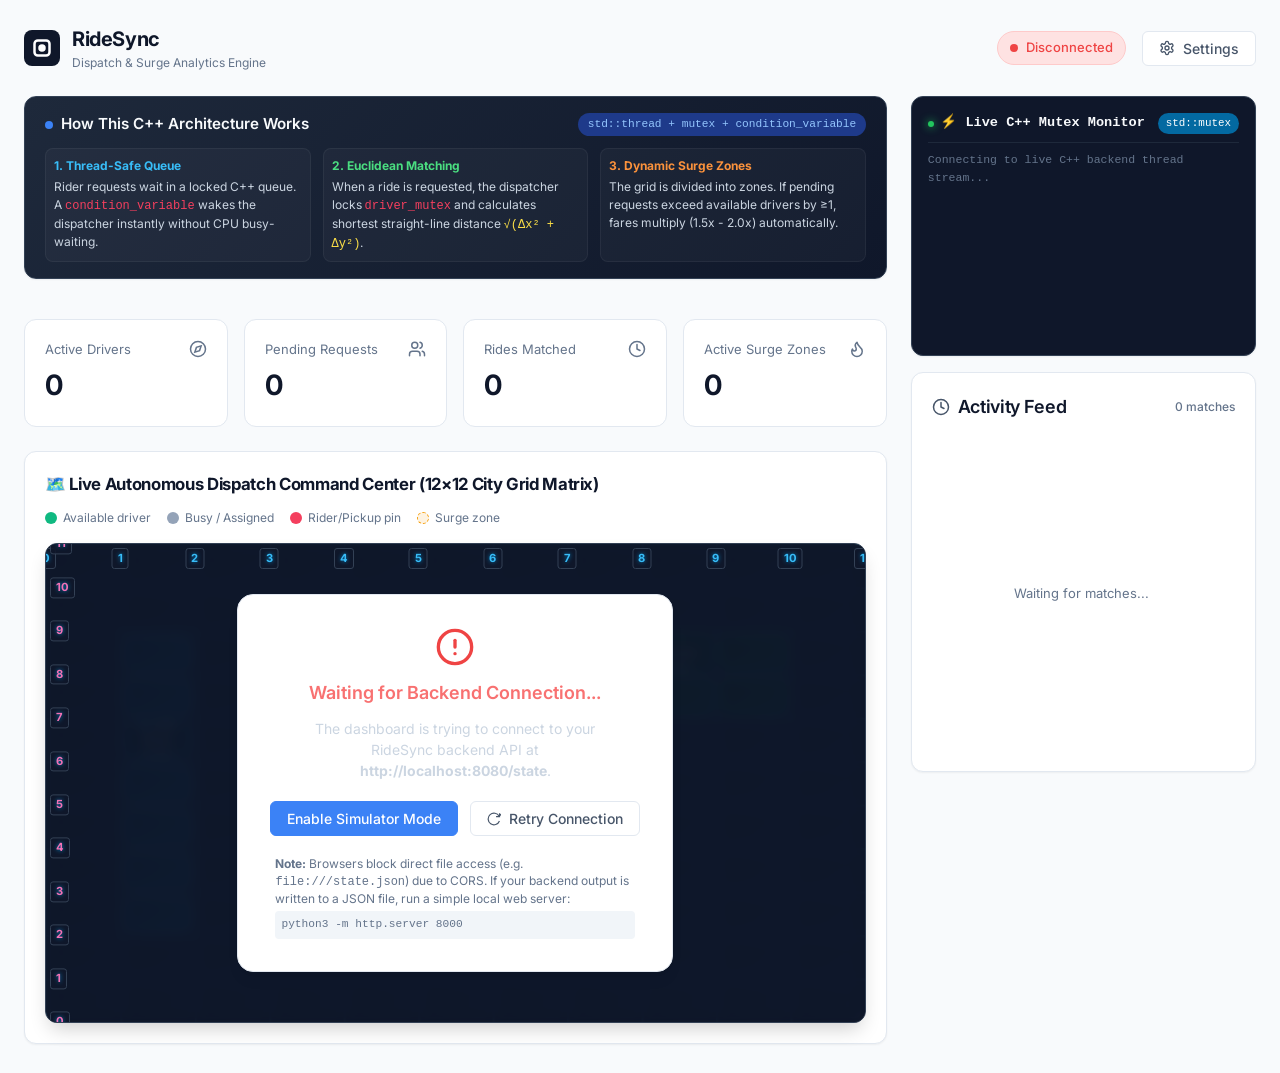
==== frontend/index.html @ 2c5f4728 "Fix: Overhaul grid layout to eliminate overlapping coordinate labels and remove messy repeated build" ====
<!DOCTYPE html>
<html lang="en">
<head>
  <meta charset="UTF-8">
  <meta name="viewport" content="width=device-width, initial-scale=1.0">
  <title>RideSync Dispatch Dashboard</title>
  <!-- Google Fonts: Inter -->
  <link rel="preconnect" href="https://fonts.googleapis.com">
  <link rel="preconnect" href="https://fonts.gstatic.com" crossorigin>
  <link href="https://fonts.googleapis.com/css2?family=Inter:wght@400;500;600;700&display=swap" rel="stylesheet">
  <!-- Link stylesheet with cache buster -->
  <link rel="stylesheet" href="styles.css?v=executivegrid">
</head>
<body>

  <!-- Hidden SVG templates to render Lucide/Uber-like clean icons -->
  <svg style="display: none;">
    <g id="icon-car">
      <!-- Clean solid top-down car icon -->
      <path d="M15 2H9c-1.1 0-2 .9-2 2v2.2L5.4 7.8A1.5 1.5 0 0 0 4.5 9v6c0 .6.3 1.1.8 1.4L7 17.8V20c0 1.1.9 2 2 2h6c1.1 0 2-.9 2-2v-2.2l1.7-1.4c.5-.3.8-.8.8-1.4V9c0-.5-.3-1-.8-1.4L17 6.2V4c0-1.1-.9-2-2-2z" fill="currentColor"/>
    </g>
    <!-- Map Location Pin -->
    <g id="icon-pin">
      <path d="M20 10c0 6-8 12-8 12s-8-6-8-12a8 8 0 0 1 16 0Z" stroke="currentColor" stroke-width="2" stroke-linecap="round" stroke-linejoin="round"/>
      <circle cx="12" cy="10" r="3" stroke="currentColor" stroke-width="2" stroke-linecap="round" stroke-linejoin="round"/>
    </g>
    <!-- Clock / Matches -->
    <g id="icon-clock">
      <circle cx="12" cy="12" r="10" stroke="currentColor" stroke-width="2"/>
      <path d="M12 6v6l4 2" stroke="currentColor" stroke-width="2" stroke-linecap="round" stroke-linejoin="round"/>
    </g>
    <!-- Compass / Active Drivers -->
    <g id="icon-compass">
      <circle cx="12" cy="12" r="10" stroke="currentColor" stroke-width="2"/>
      <polygon points="16.24 7.76 14.12 14.12 7.76 16.24 9.88 9.88 16.24 7.76" stroke="currentColor" stroke-width="2"/>
    </g>
    <!-- Users / Pending Requests -->
    <g id="icon-users">
      <path d="M16 21v-2a4 4 0 0 0-4-4H6a4 4 0 0 0-4 4v2" stroke="currentColor" stroke-width="2" stroke-linecap="round" stroke-linejoin="round"/>
      <circle cx="9" cy="7" r="4" stroke="currentColor" stroke-width="2" stroke-linecap="round" stroke-linejoin="round"/>
      <path d="M22 21v-2a4 4 0 0 0-3-3.87" stroke="currentColor" stroke-width="2" stroke-linecap="round"/>
      <path d="M16 3.13a4 4 0 0 1 0 7.75" stroke="currentColor" stroke-width="2" stroke-linecap="round"/>
    </g>
    <!-- Flame / Surge -->
    <g id="icon-flame">
      <path d="M8.5 14.5A2.5 2.5 0 0 0 11 12c0-1.38-.5-2-1-3-1.072-2.143-.224-4.054 2-6 .5 2.5 2 4.9 4 6.5 2 1.6 3 3.5 3 5.5a7 7 0 1 1-14 0c0-1.153.433-2.294 1-3a2.5 2.5 0 0 0 2.5 2.5z" stroke="currentColor" stroke-width="2" stroke-linecap="round" stroke-linejoin="round"/>
    </g>
    <!-- Settings Icon -->
    <g id="icon-settings">
      <path d="M12.22 2h-.44a2 2 0 0 0-2 2v.18a2 2 0 0 1-1 1.73l-.43.25a2 2 0 0 1-2 0l-.15-.08a2 2 0 0 0-2.73.73l-.22.38a2 2 0 0 0 .73 2.73l.15.1a2 2 0 0 1 1 1.72v.51a2 2 0 0 1-1 1.74l-.15.09a2 2 0 0 0-.73 2.73l.22.38a2 2 0 0 0 2.73.73l.15-.08a2 2 0 0 1 2 0l.43.25a2 2 0 0 1 1 1.73V20a2 2 0 0 0 2 2h.44a2 2 0 0 0 2-2v-.18a2 2 0 0 1 1-1.73l.43-.25a2 2 0 0 1 2 0l.15.08a2 2 0 0 0 2.73-.73l.22-.39a2 2 0 0 0-.73-2.73l-.15-.08a2 2 0 0 1-1-1.74v-.5a2 2 0 0 1 1-1.74l.15-.1a2 2 0 0 0 .73-2.73l-.22-.38a2 2 0 0 0-2.73-.73l-.15.08a2 2 0 0 1-2 0l-.43-.25a2 2 0 0 1-1-1.73V4a2 2 0 0 0-2-2z" stroke="currentColor" stroke-width="2" stroke-linecap="round" stroke-linejoin="round" fill="none"/>
      <circle cx="12" cy="12" r="3" stroke="currentColor" stroke-width="2" stroke-linecap="round" stroke-linejoin="round"/>
    </g>
  </svg>

  <div class="container">
    <!-- Header -->
    <header>
      <div class="brand-section">
        <div class="brand-logo">
          <!-- Mini Uber car logo visual -->
          <svg width="20" height="20" viewBox="0 0 24 24" fill="none" stroke="currentColor" stroke-width="3">
            <rect x="3" y="3" width="18" height="18" rx="4" />
            <circle cx="12" cy="12" r="3" fill="currentColor"/>
          </svg>
        </div>
        <div>
          <h1 class="brand-title">RideSync</h1>
          <p class="brand-subtitle">Dispatch & Surge Analytics Engine</p>
        </div>
      </div>
      
      <div class="controls-section">
        <div id="statusBadge" class="status-badge connected">
          <span class="status-dot"></span>
          <span id="statusText">Connected</span>
        </div>
        <button id="toggleSettingsBtn" class="btn" aria-label="Toggle Dashboard Settings">
          <svg width="16" height="16" viewBox="0 0 24 24" fill="none" style="vertical-align: middle;">
            <use href="#icon-settings"/>
          </svg>
          Settings
        </button>
      </div>
    </header>

    <!-- Settings Drawer -->
    <div id="settingsDrawer" class="settings-drawer">
      <h3 style="font-size: 1rem; border-bottom: 1px solid var(--border-color); padding-bottom: 0.5rem; margin-bottom: 0.25rem;">Dashboard Configuration</h3>
      <div class="settings-grid">
        <div class="form-group">
          <label for="dataSource">Data Source</label>
          <select id="dataSource">
            <option value="simulated">Mock Simulator Mode (Self-contained)</option>
            <option value="live">Live Backend API Endpoint</option>
          </select>
        </div>
        <div class="form-group">
          <label for="backendUrl">Backend JSON/API URL</label>
          <input type="text" id="backendUrl" value="http://localhost:8080/state">
        </div>
        <div class="form-group">
          <label for="pollInterval">Polling Interval (ms)</label>
          <input type="number" id="pollInterval" value="1000" min="500" max="10000" step="500">
        </div>
        <div class="form-group flex-row" style="display: flex; gap: 0.5rem; align-items: flex-end;">
          <div style="flex: 1; display: flex; flex-direction: column; gap: 0.375rem;">
            <label for="gridCols">Grid Columns (X)</label>
            <input type="number" id="gridCols" value="12" min="5" max="30">
          </div>
          <div style="flex: 1; display: flex; flex-direction: column; gap: 0.375rem;">
            <label for="gridRows">Grid Rows (Y)</label>
            <input type="number" id="gridRows" value="12" min="5" max="30">
          </div>
        </div>
      </div>
      <div style="display: flex; justify-content: flex-end; gap: 0.5rem; margin-top: 0.5rem;">
        <button id="saveSettingsBtn" class="btn btn-primary">Apply Configuration</button>
      </div>
    </div>

    <!-- Main Dashboard Body Grid -->
    <div class="dashboard-grid">
      
      <!-- Left main column: Stats bar + Grid map -->
      <div class="main-column">
        
        <!-- C++ Architecture Explanation Banner for Viva/Demo -->
        <div style="background: linear-gradient(135deg, #1e293b 0%, #0f172a 100%); border: 1px solid #334155; border-radius: 0.75rem; padding: 1rem 1.25rem; margin-bottom: 1rem; color: #f8fafc; box-shadow: var(--shadow-sm); display: flex; flex-direction: column; gap: 0.5rem;">
          <div style="display: flex; justify-content: space-between; align-items: center; flex-wrap: wrap; gap: 0.5rem;">
            <div style="font-weight: 600; font-size: 0.95rem; display: flex; align-items: center; gap: 0.5rem;">
              <span style="background: #3b82f6; width: 8px; height: 8px; border-radius: 50%; display: inline-block;"></span>
              How This C++ Architecture Works
            </div>
            <span style="font-size: 0.7rem; background: #1e3a8a; color: #93c5fd; padding: 0.2rem 0.6rem; border-radius: 999px; font-family: monospace;">std::thread + mutex + condition_variable</span>
          </div>
          <div style="display: grid; grid-template-columns: repeat(auto-fit, minmax(200px, 1fr)); gap: 0.75rem; font-size: 0.75rem; color: #cbd5e1; margin-top: 0.25rem;">
            <div style="background: rgba(255,255,255,0.03); padding: 0.5rem; border-radius: 0.5rem; border: 1px solid rgba(255,255,255,0.05);">
              <strong style="color: #38bdf8; display: block; margin-bottom: 0.2rem;">1. Thread-Safe Queue</strong>
              Rider requests wait in a locked C++ queue. A <code style="color: #f43f5e;">condition_variable</code> wakes the dispatcher instantly without CPU busy-waiting.
            </div>
            <div style="background: rgba(255,255,255,0.03); padding: 0.5rem; border-radius: 0.5rem; border: 1px solid rgba(255,255,255,0.05);">
              <strong style="color: #4ade80; display: block; margin-bottom: 0.2rem;">2. Euclidean Matching</strong>
              When a ride is requested, the dispatcher locks <code style="color: #f43f5e;">driver_mutex</code> and calculates shortest straight-line distance <code style="color: #fde047;">√(Δx² + Δy²)</code>.
            </div>
            <div style="background: rgba(255,255,255,0.03); padding: 0.5rem; border-radius: 0.5rem; border: 1px solid rgba(255,255,255,0.05);">
              <strong style="color: #fb923c; display: block; margin-bottom: 0.2rem;">3. Dynamic Surge Zones</strong>
              The grid is divided into zones. If pending requests exceed available drivers by ≥1, fares multiply (1.5x - 2.0x) automatically.
            </div>
          </div>
        </div>

        <!-- Stats cards -->
        <div class="stats-row">
          <div class="stat-card">
            <div style="display: flex; justify-content: space-between; align-items: flex-start;">
              <span class="stat-label">Active drivers</span>
              <svg width="18" height="18" viewBox="0 0 24 24" fill="none" style="color: var(--text-muted);">
                <use href="#icon-compass"/>
              </svg>
            </div>
            <span id="statActiveDrivers" class="stat-value">0</span>
          </div>

          <div class="stat-card">
            <div style="display: flex; justify-content: space-between; align-items: flex-start;">
              <span class="stat-label">Pending requests</span>
              <svg width="18" height="18" viewBox="0 0 24 24" fill="none" style="color: var(--text-muted);">
                <use href="#icon-users"/>
              </svg>
            </div>
            <span id="statPendingRequests" class="stat-value">0</span>
          </div>

          <div class="stat-card">
            <div style="display: flex; justify-content: space-between; align-items: flex-start;">
              <span class="stat-label">Rides matched</span>
              <svg width="18" height="18" viewBox="0 0 24 24" fill="none" style="color: var(--text-muted);">
                <use href="#icon-clock"/>
              </svg>
            </div>
            <span id="statRidesMatched" class="stat-value">0</span>
          </div>

          <div id="statSurgeZoneCard" class="stat-card surge-highlight">
            <div style="display: flex; justify-content: space-between; align-items: flex-start;">
              <span class="stat-label">Active surge zones</span>
              <svg width="18" height="18" viewBox="0 0 24 24" fill="none" style="color: var(--text-muted);">
                <use href="#icon-flame"/>
              </svg>
            </div>
            <span id="statSurgeZones" class="stat-value">0</span>
          </div>
        </div>

        <!-- City Map viewport -->
        <div class="map-panel">
          <div class="map-header" style="flex-wrap: wrap; gap: 0.75rem;">
            <div style="display: flex; align-items: center; gap: 1rem; flex-wrap: wrap;">
              <h2 style="font-size: 1.05rem; color: var(--text-primary); font-weight: 700; display: flex; align-items: center; gap: 0.4rem;">
                🗺️ Live Autonomous Dispatch Command Center (12×12 City Grid Matrix)
              </h2>
            </div>
            <div class="map-legend">
              <div class="legend-item">
                <span class="legend-color available"></span>
                <span>Available driver</span>
              </div>
              <div class="legend-item">
                <span class="legend-color busy"></span>
                <span>Busy / Assigned</span>
              </div>
              <div class="legend-item">
                <span class="legend-color rider"></span>
                <span>Rider/Pickup pin</span>
              </div>
              <div class="legend-item">
                <span class="legend-color surge"></span>
                <span>Surge zone</span>
              </div>
            </div>
          </div>

          <!-- 12x12 Euclidean Algorithm City Grid Matrix -->
          <div class="map-canvas-container" id="mapCanvasContainer">
            <!-- Grid Lines Layer -->
            <div class="grid-overlay" id="gridOverlay"></div>
            
            <!-- City Blocks Background Layer -->
            <div id="cityBlocksLayer"></div>
            
            <!-- X/Y Coordinate Labels Layer (dynamically populated) -->
            <div id="gridLabels"></div>

            <!-- Active elements layers -->
            <div id="surgeZonesLayer"></div>
            <svg id="laserLayer" style="position: absolute; top: 0; left: 0; width: 100%; height: 100%; pointer-events: none; z-index: 15; overflow: visible;"></svg>
            <div id="ridersLayer"></div>
            <div id="driversLayer"></div>

            <!-- Hover Popover Tooltip -->
            <div id="mapTooltip" class="map-tooltip">
              <!-- Dynamically populated -->
            </div>

            <!-- Connection status cover -->
            <div id="mapErrorOverlay" class="map-error-overlay">
              <div style="background: white; padding: 2rem; border-radius: 1rem; border: 1px solid var(--border-color); box-shadow: var(--shadow-lg); display: flex; flex-direction: column; align-items: center; gap: 0.75rem;">
                <svg width="40" height="40" viewBox="0 0 24 24" fill="none" stroke="#ef4444" stroke-width="2" stroke-linecap="round" stroke-linejoin="round" style="animation: pulse 1.5s infinite;">
                  <circle cx="12" cy="12" r="10"/>
                  <line x1="12" y1="8" x2="12" y2="12"/>
                  <line x1="12" y1="16" x2="12.01" y2="16"/>
                </svg>
                <div class="error-title">Waiting for Backend Connection...</div>
                <div class="error-message">
                  The dashboard is trying to connect to your RideSync backend API at <strong id="errorTargetUrl"></strong>.
                </div>
                <div style="display: flex; gap: 0.75rem; margin-top: 0.5rem; flex-wrap: wrap; justify-content: center;">
                  <button id="errorRunSimBtn" class="btn btn-primary">Enable Simulator Mode</button>
                  <button id="errorRetryBtn" class="btn">
                    <svg width="14" height="14" viewBox="0 0 24 24" fill="none" stroke="currentColor" stroke-width="2" style="vertical-align: middle;">
                      <path d="M21.5 2v6h-6M21.34 15.57a10 10 0 1 1-.57-8.38l5.67-5.67"/>
                    </svg>
                    Retry Connection
                  </button>
                </div>
                <div style="font-size: 0.75rem; color: var(--text-muted); margin-top: 0.5rem; text-align: left; max-width: 360px; line-height: 1.4;">
                  <strong>Note:</strong> Browsers block direct file access (e.g. <code>file:///state.json</code>) due to CORS. If your backend output is written to a JSON file, run a simple local web server:
                  <code style="display: block; background: #f1f5f9; padding: 0.375rem; border-radius: 0.25rem; font-family: monospace; font-size: 0.7rem; margin-top: 0.25rem;">python3 -m http.server 8000</code>
                </div>
              </div>
            </div>

          </div>
        </div>

      </div> <!-- End main-column -->

      <!-- Right sidebar column: Monitor + Activity Feed stacked cleanly -->
      <div class="sidebar-column" style="display: flex; flex-direction: column; gap: 1rem; height: 100%;">
        <!-- Live C++ Multithreaded Engine & Mutex Activity Monitor -->
        <div class="monitor-panel" style="background: #0f172a; border-radius: 0.75rem; border: 1px solid #334155; padding: 1rem; color: #38bdf8; font-family: monospace; box-shadow: var(--shadow-sm); display: flex; flex-direction: column; height: 260px; flex-shrink: 0;">
          <div style="display: flex; justify-content: space-between; align-items: center; border-bottom: 1px solid #1e293b; padding-bottom: 0.5rem; margin-bottom: 0.5rem; flex-shrink: 0;">
            <span style="font-weight: 600; color: #f8fafc; font-size: 0.85rem; display: flex; align-items: center; gap: 0.4rem;">
              <span style="display: inline-block; width: 6px; height: 6px; background: #22c55e; border-radius: 50%; box-shadow: 0 0 8px #22c55e;"></span>
              ⚡ Live C++ Mutex Monitor
            </span>
            <span style="font-size: 0.68rem; background: #0369a1; color: white; padding: 0.15rem 0.5rem; border-radius: 999px;">std::mutex</span>
          </div>
          <div id="threadLogsContainer" style="overflow-y: auto; font-size: 0.72rem; line-height: 1.55; display: flex; flex-direction: column; gap: 0.25rem; flex-grow: 1;">
            <div style="color: #64748b;">Connecting to live C++ backend thread stream...</div>
          </div>
        </div>

        <!-- Right column: Live Activity Feed -->
        <div class="feed-panel" style="flex-grow: 1; height: calc(100% - 276px); max-height: 400px; overflow: hidden;">
          <div class="feed-header">
            <h2 class="feed-title">
              <svg width="18" height="18" viewBox="0 0 24 24" fill="none" style="color: var(--text-secondary);">
                <use href="#icon-clock"/>
              </svg>
              Activity Feed
            </h2>
            <span style="font-size: 0.75rem; color: var(--text-muted); font-weight: 500;" id="feedMatchedCount">0 matches</span>
          </div>
          <div id="feedContainer" class="feed-container">
            <!-- Dynamically populated match cards -->
            <div id="feedEmptyState" style="text-align: center; color: var(--text-muted); font-size: 0.8125rem; margin: auto 0; padding: 2rem;">
              Waiting for matches...
            </div>
          </div>
        </div>
      </div> <!-- End sidebar-column -->
    </div>
  </div>

  <!-- JavaScript file -->
  <script src="app.js?v=executivegrid"></script>
</body>
</html>
---- frontend/styles.css ----
/* RideSync Dispatch Dashboard - Modern Stylesheet */

/* --- Theme Variables & Design Tokens --- */
:root {
  --font-family: 'Inter', -apple-system, BlinkMacSystemFont, "Segoe UI", Roboto, Helvetica, Arial, sans-serif;
  
  /* Color Palette - Clean Flat Design */
  --bg-page: #f8fafc;
  --bg-card: #ffffff;
  --border-color: #e2e8f0;
  --border-color-hover: #cbd5e1;
  
  --text-primary: #0f172a;
  --text-secondary: #475569;
  --text-muted: #64748b;
  
  /* Brand/Status Accents */
  --accent-color: #3b82f6;      /* Blue primary */
  --accent-color-hover: #2563eb;
  
  --color-available: #10b981;   /* Emerald green */
  --color-busy: #94a3b8;        /* Slate gray */
  --color-rider: #f43f5e;       /* Rose pink */
  --color-surge: #f59e0b;       /* Amber orange */
  --color-surge-light: rgba(245, 158, 11, 0.12);
  
  /* Box Shadow */
  --shadow-sm: 0 1px 2px 0 rgba(0, 0, 0, 0.05);
  --shadow-md: 0 4px 6px -1px rgba(0, 0, 0, 0.05), 0 2px 4px -2px rgba(0, 0, 0, 0.05);
  --shadow-lg: 0 10px 15px -3px rgba(0, 0, 0, 0.05), 0 4px 6px -4px rgba(0, 0, 0, 0.05);
  
  /* Map grid size (can be modified dynamically in JS) */
  --grid-columns: 12;
  --grid-rows: 12;
  
  --transition-speed: 0.3s;
}

/* --- Base Reset & General --- */
* {
  box-sizing: border-box;
  margin: 0;
  padding: 0;
}

body {
  font-family: var(--font-family);
  background-color: var(--bg-page);
  color: var(--text-primary);
  line-height: 1.5;
  -webkit-font-smoothing: antialiased;
  -moz-osx-font-smoothing: grayscale;
  padding-bottom: 2rem;
}

h1, h2, h3, h4 {
  font-weight: 600;
  letter-spacing: -0.02em;
}

button, input, select {
  font-family: inherit;
  font-size: inherit;
}

/* --- Layout Container --- */
.container {
  max-width: 1440px;
  margin: 0 auto;
  padding: 1.5rem 1.5rem 0 1.5rem;
  display: flex;
  flex-direction: column;
  gap: 1.5rem;
}

/* --- Header & Settings Panel --- */
header {
  display: flex;
  justify-content: space-between;
  align-items: center;
  flex-wrap: wrap;
  gap: 1rem;
}

.brand-section {
  display: flex;
  align-items: center;
  gap: 0.75rem;
}

.brand-logo {
  width: 2.25rem;
  height: 2.25rem;
  background-color: var(--text-primary);
  border-radius: 0.5rem;
  display: flex;
  align-items: center;
  justify-content: center;
  color: white;
}

.brand-title {
  font-size: 1.25rem;
  font-weight: 700;
}

.brand-subtitle {
  font-size: 0.75rem;
  color: var(--text-muted);
  font-weight: 400;
}

.controls-section {
  display: flex;
  align-items: center;
  gap: 1rem;
}

/* Connection Status Badge */
.status-badge {
  display: inline-flex;
  align-items: center;
  gap: 0.5rem;
  font-size: 0.8125rem;
  font-weight: 500;
  padding: 0.375rem 0.75rem;
  border-radius: 9999px;
  background-color: #fee2e2;
  color: #ef4444;
  border: 1px solid #fecaca;
  transition: all var(--transition-speed) ease;
}

.status-badge.connected {
  background-color: #d1fae5;
  color: #065f46;
  border-color: #a7f3d0;
}

.status-badge.simulated {
  background-color: #dbeafe;
  color: #1e40af;
  border-color: #bfdbfe;
}

.status-dot {
  width: 0.5rem;
  height: 0.5rem;
  border-radius: 50%;
  background-color: currentColor;
  animation: pulse 1.5s infinite ease-in-out;
}

/* Buttons */
.btn {
  display: inline-flex;
  align-items: center;
  gap: 0.5rem;
  padding: 0.5rem 1rem;
  border-radius: 0.375rem;
  font-weight: 500;
  font-size: 0.875rem;
  cursor: pointer;
  transition: all var(--transition-speed) ease;
  border: 1px solid var(--border-color);
  background-color: var(--bg-card);
  color: var(--text-secondary);
}

.btn:hover {
  background-color: #f1f5f9;
  color: var(--text-primary);
}

.btn-primary {
  background-color: var(--accent-color);
  border-color: var(--accent-color);
  color: white;
}

.btn-primary:hover {
  background-color: var(--accent-color-hover);
  color: white;
}

/* --- Dashboard Grid Panels --- */
.dashboard-grid {
  display: grid;
  grid-template-columns: 1fr;
  gap: 1.5rem;
}

@media (min-width: 1024px) {
  .dashboard-grid {
    grid-template-columns: 3fr 1.2fr;
  }
}

.main-column {
  display: flex;
  flex-direction: column;
  gap: 1.5rem;
}

/* --- Stats Row --- */
.stats-row {
  display: grid;
  grid-template-columns: repeat(2, 1fr);
  gap: 1rem;
}

@media (min-width: 640px) {
  .stats-row {
    grid-template-columns: repeat(4, 1fr);
  }
}

.stat-card {
  background: var(--bg-card);
  border: 1px solid var(--border-color);
  border-radius: 0.75rem;
  padding: 1.25rem;
  display: flex;
  flex-direction: column;
  gap: 0.25rem;
  transition: border-color var(--transition-speed) ease, box-shadow var(--transition-speed) ease;
}

.stat-card:hover {
  border-color: var(--border-color-hover);
}

.stat-label {
  font-size: 0.8125rem;
  color: var(--text-muted);
  text-transform: capitalize;
}

.stat-value {
  font-size: 1.75rem;
  font-weight: 700;
  color: var(--text-primary);
}

/* Color highlights for cards */
.stat-card.surge-highlight.active {
  background-color: var(--color-surge-light);
  border-color: rgba(245, 158, 11, 0.4);
}

.stat-card.surge-highlight.active .stat-value {
  color: #b45309;
}

/* --- Settings Dropdown Drawer --- */
.settings-drawer {
  background: var(--bg-card);
  border: 1px solid var(--border-color);
  border-radius: 0.75rem;
  padding: 1.25rem;
  display: none;
  flex-direction: column;
  gap: 1rem;
  animation: slideDown 0.25s ease-out;
}

.settings-drawer.open {
  display: flex;
}

.settings-grid {
  display: grid;
  grid-template-columns: repeat(auto-fit, minmax(200px, 1fr));
  gap: 1rem;
}

.form-group {
  display: flex;
  flex-direction: column;
  gap: 0.375rem;
}

.form-group label {
  font-size: 0.8125rem;
  font-weight: 500;
  color: var(--text-secondary);
}

.form-group input, .form-group select {
  padding: 0.5rem;
  border-radius: 0.375rem;
  border: 1px solid var(--border-color);
  outline: none;
  font-size: 0.875rem;
  background-color: var(--bg-page);
  color: var(--text-primary);
}

.form-group input:focus, .form-group select:focus {
  border-color: var(--accent-color);
  background-color: var(--bg-card);
}

/* --- Map Viewport Panel --- */
.map-panel {
  background: var(--bg-card);
  border: 1px solid var(--border-color);
  border-radius: 0.75rem;
  padding: 1.25rem;
  display: flex;
  flex-direction: column;
  gap: 1rem;
  box-shadow: var(--shadow-sm);
}

.map-header {
  display: flex;
  justify-content: space-between;
  align-items: center;
}

.map-legend {
  display: flex;
  gap: 1rem;
  font-size: 0.75rem;
  color: var(--text-muted);
}

.legend-item {
  display: flex;
  align-items: center;
  gap: 0.375rem;
}

.legend-color {
  width: 0.75rem;
  height: 0.75rem;
  border-radius: 50%;
}

.legend-color.available { background-color: var(--color-available); }
.legend-color.busy { background-color: var(--color-busy); }
.legend-color.rider { background-color: var(--color-rider); }
.legend-color.surge {
  background-color: var(--color-surge-light);
  border: 1px dashed var(--color-surge);
}

/* Map Grid Outer Box */
.map-canvas-container {
  width: 100%;
  height: 480px; /* Controlled height so no vertical scrolling is ever needed */
  position: relative;
  background-color: #0b1329; /* Deep GPS Night Navigation road background */
  border: 1px solid #334155;
  border-radius: 0.75rem;
  overflow: hidden;
  box-shadow: inset 0 0 25px rgba(0, 0, 0, 0.7), 0 10px 20px -5px rgba(0,0,0,0.2);
}

/* Connection Error State overlay */
.map-error-overlay {
  position: absolute;
  top: 0;
  left: 0;
  width: 100%;
  height: 100%;
  background-color: rgba(15, 23, 42, 0.92);
  backdrop-filter: blur(6px);
  z-index: 10;
  display: flex;
  flex-direction: column;
  justify-content: center;
  align-items: center;
  gap: 1rem;
  padding: 2rem;
  text-align: center;
  opacity: 0;
  pointer-events: none;
  transition: opacity 0.3s ease;
}

.map-error-overlay.visible {
  opacity: 1;
  pointer-events: all;
}

.error-title {
  font-size: 1.125rem;
  font-weight: 600;
  color: #f87171;
}

.error-message {
  font-size: 0.875rem;
  color: #cbd5e1;
  max-width: 320px;
}

/* Grid drawing - Styled as illuminated dark navigation road lines */
.grid-overlay {
  position: absolute;
  top: 0;
  left: 0;
  width: 100%;
  height: 100%;
  pointer-events: none;
  background-size: calc(100% / (var(--grid-columns) - 1)) calc(100% / (var(--grid-rows) - 1));
  background-image: 
    linear-gradient(to right, rgba(56, 189, 248, 0.35) 1px, rgba(255, 255, 255, 0.08) 2px, transparent 3px),
    linear-gradient(to bottom, rgba(56, 189, 248, 0.35) 1px, rgba(255, 255, 255, 0.08) 2px, transparent 3px);
  z-index: 2; /* Sits above blocks, below vehicles */
}

/* Grid Labels */
.grid-label-x, .grid-label-y {
  position: absolute;
  font-size: 0.65rem;
  font-weight: 700;
  color: #38bdf8;
  text-shadow: 0 0 4px #0284c7;
  pointer-events: none;
  z-index: 12;
}

/* City Blocks - Realistic 3D GPS Dark Mode Building Footprints */
.city-block {
  position: absolute;
  background: linear-gradient(135deg, #1e293b 0%, #0f172a 100%);
  border: 1px solid #334155;
  border-radius: 6px;
  box-shadow: 0 4px 6px -1px rgba(0, 0, 0, 0.6), inset 0 1px 0 rgba(255, 255, 255, 0.15);
  display: flex;
  flex-direction: column;
  align-items: center;
  justify-content: center;
  pointer-events: none;
  z-index: 1;
  overflow: hidden;
  transition: all 0.3s ease;
}

.city-block.park {
  background: linear-gradient(135deg, #052e16 0%, #064e3b 100%);
  border-color: #10b981;
  box-shadow: 0 0 12px rgba(16, 185, 129, 0.25), inset 0 1px 0 rgba(255, 255, 255, 0.15);
}

.city-block.water {
  background: linear-gradient(135deg, #082f49 0%, #0c4a6e 100%);
  border-color: #0ea5e9;
  box-shadow: 0 0 12px rgba(14, 165, 233, 0.3), inset 0 1px 0 rgba(255, 255, 255, 0.15);
}

.city-block.commercial {
  background: linear-gradient(135deg, #0f172a 0%, #1e293b 100%);
  border-color: #38bdf8;
  box-shadow: 0 0 10px rgba(56, 189, 248, 0.2), inset 0 1px 0 rgba(255, 255, 255, 0.12);
}

.city-block.residential {
  background: linear-gradient(135deg, rgba(15, 23, 42, 0.7) 0%, rgba(30, 41, 59, 0.7) 100%);
  border-color: rgba(51, 65, 85, 0.6);
  box-shadow: inset 0 1px 0 rgba(255, 255, 255, 0.05);
}

.city-block-label {
  font-size: 0.62rem;
  font-weight: 700;
  color: #f8fafc;
  text-shadow: 0 1px 3px rgba(0,0,0,0.9);
  letter-spacing: 0.03em;
  opacity: 0.95;
  text-align: center;
  padding: 0.2rem 0.4rem;
  background: rgba(0,0,0,0.4);
  border-radius: 4px;
  border: 1px solid rgba(255,255,255,0.1);
}

/* --- Map Elements --- */

/* Surge Zones */
.surge-overlay {
  position: absolute;
  background-color: var(--color-surge-light);
  border: 1px dashed var(--color-surge);
  border-radius: 0.25rem;
  pointer-events: none;
  animation: pulse-border 2s infinite ease-in-out;
  transition: all 0.5s ease-in-out;
}

/* Drivers (Cars) */
.driver-marker {
  position: absolute;
  width: 2.25rem;
  height: 2.25rem;
  margin-left: -1.125rem; /* Centering offsets */
  margin-top: -1.125rem;
  cursor: pointer;
  z-index: 5;
  transition: left 1s ease-in-out, top 1s ease-in-out, transform 1s ease-in-out;
  display: flex;
  align-items: center;
  justify-content: center;
}

.driver-marker svg {
  width: 2.25rem;
  height: 2.25rem;
  filter: drop-shadow(0 3px 5px rgba(15, 23, 42, 0.25));
  transition: transform var(--transition-speed) ease;
}

/* Color logic for the new car SVG using currentColor */
.driver-marker.available {
  color: var(--color-available);
}

.driver-marker.busy {
  color: var(--color-busy);
}

.driver-marker:hover svg {
  transform: scale(1.2);
}

/* Riders (Pins) */
.rider-marker {
  position: absolute;
  width: 2rem;
  height: 2rem;
  margin-left: -1rem;
  margin-top: -1.75rem; /* Anchor at pin tip */
  pointer-events: none;
  z-index: 4;
  display: flex;
  align-items: center;
  justify-content: center;
  animation: bouncePin 1.5s infinite ease-in-out;
  transition: left 0.5s ease-in-out, top 0.5s ease-in-out;
}

.rider-marker svg {
  width: 2rem;
  height: 2rem;
  fill: var(--color-rider);
  filter: drop-shadow(0 4px 6px rgba(0,0,0,0.2));
}

/* Pin shadow pulse effect */
.rider-shadow {
  position: absolute;
  width: 0.5rem;
  height: 0.125rem;
  background-color: rgba(0,0,0,0.15);
  border-radius: 50%;
  margin-left: -0.25rem;
  bottom: -0.125rem;
  z-index: 3;
  animation: pulseShadow 1.5s infinite ease-in-out;
}

/* Map Popovers / Tooltips */
.map-tooltip {
  position: absolute;
  background: white;
  border: 1px solid var(--border-color);
  border-radius: 0.5rem;
  padding: 0.75rem;
  min-width: 160px;
  box-shadow: var(--shadow-lg);
  font-size: 0.75rem;
  z-index: 100;
  pointer-events: none;
  opacity: 0;
  transform: translateY(5px);
  transition: opacity 0.2s ease, transform 0.2s ease;
  display: flex;
  flex-direction: column;
  gap: 0.25rem;
}

.map-tooltip.visible {
  opacity: 1;
  transform: translateY(0);
}

.tooltip-header {
  font-weight: 600;
  border-bottom: 1px solid var(--border-color);
  padding-bottom: 0.25rem;
  margin-bottom: 0.25rem;
  display: flex;
  justify-content: space-between;
  align-items: center;
}

.tooltip-row {
  display: flex;
  justify-content: space-between;
}

.tooltip-label {
  color: var(--text-muted);
}

.tooltip-value {
  font-weight: 500;
}

/* --- Live Activity Feed Side Panel --- */
.feed-panel {
  background: var(--bg-card);
  border: 1px solid var(--border-color);
  border-radius: 0.75rem;
  padding: 1.25rem;
  display: flex;
  flex-direction: column;
  gap: 1rem;
  box-shadow: var(--shadow-sm);
  height: 100%;
  max-height: 700px;
}

.feed-header {
  display: flex;
  justify-content: space-between;
  align-items: center;
}

.feed-title {
  font-size: 1.125rem;
  color: var(--text-primary);
  display: flex;
  align-items: center;
  gap: 0.5rem;
}

.feed-container {
  overflow-y: auto;
  flex-grow: 1;
  display: flex;
  flex-direction: column;
  gap: 0.75rem;
  padding-right: 0.25rem;
}

/* Activity Feed Card Item */
.feed-item {
  background: #f8fafc;
  border: 1px solid var(--border-color);
  border-radius: 0.5rem;
  padding: 0.875rem;
  display: flex;
  flex-direction: column;
  gap: 0.5rem;
  animation: slideIn 0.3s cubic-bezier(0.16, 1, 0.3, 1) forwards;
}

.feed-item-header {
  display: flex;
  justify-content: space-between;
  align-items: center;
}

.match-info {
  font-weight: 600;
  font-size: 0.875rem;
  display: flex;
  align-items: center;
  gap: 0.5rem;
}

.match-arrow {
  color: var(--text-muted);
}

.match-timestamp {
  font-size: 0.75rem;
  color: var(--text-muted);
}

.feed-item-details {
  display: flex;
  justify-content: space-between;
  align-items: center;
  font-size: 0.8125rem;
}

.match-eta {
  color: var(--text-secondary);
}

.match-fare {
  font-weight: 600;
  display: flex;
  align-items: center;
  gap: 0.375rem;
}

.surge-badge {
  background-color: var(--color-surge-light);
  border: 1px solid rgba(245, 158, 11, 0.4);
  color: #b45309;
  font-size: 0.6875rem;
  padding: 0.125rem 0.375rem;
  border-radius: 0.25rem;
  font-weight: 600;
}

/* --- Animations --- */
@keyframes pulse {
  0%, 100% { opacity: 1; }
  50% { opacity: 0.4; }
}

@keyframes pulse-border {
  0%, 100% {
    border-color: var(--color-surge);
    box-shadow: 0 0 0 0 rgba(245, 158, 11, 0.3);
  }
  50% {
    border-color: rgba(245, 158, 11, 0.4);
    box-shadow: 0 0 8px 2px rgba(245, 158, 11, 0.15);
  }
}

@keyframes slideDown {
  from {
    opacity: 0;
    transform: translateY(-10px);
  }
  to {
    opacity: 1;
    transform: translateY(0);
  }
}

@keyframes slideIn {
  from {
    opacity: 0;
    transform: translateY(-15px);
  }
  to {
    opacity: 1;
    transform: translateY(0);
  }
}

@keyframes bouncePin {
  0%, 100% {
    transform: translateY(0);
  }
  50% {
    transform: translateY(-6px);
  }
}

@keyframes pulseShadow {
  0%, 100% {
    transform: scale(1);
    opacity: 0.15;
  }
  50% {
    transform: scale(0.6);
    opacity: 0.05;
  }
}

/* Scrollbar Customization for Feed Panel */
.feed-container::-webkit-scrollbar {
  width: 4px;
}

.feed-container::-webkit-scrollbar-track {
  background: transparent;
}

.feed-container::-webkit-scrollbar-thumb {
  background: #cbd5e1;
  border-radius: 2px;
}

/* --- Leaflet Interactive NYC GPS Map Customization --- */
.leaflet-container {
  font-family: var(--font-family) !important;
  background-color: #0b1329 !important;
}
.custom-leaflet-driver {
  display: flex;
  align-items: center;
  justify-content: center;
  background: #10b981;
  color: white;
  border-radius: 50%;
  width: 32px !important;
  height: 32px !important;
  box-shadow: 0 0 15px #10b981, 0 2px 5px rgba(0,0,0,0.5);
  border: 2px solid white;
  transition: all 0.3s ease;
}
.custom-leaflet-driver.busy {
  background: #94a3b8;
  box-shadow: 0 0 8px #94a3b8;
}
.custom-leaflet-rider {
  display: flex;
  align-items: center;
  justify-content: center;
  background: #f43f5e;
  color: white;
  border-radius: 50%;
  width: 28px !important;
  height: 28px !important;
  box-shadow: 0 0 15px #f43f5e;
  border: 2px solid white;
  animation: pulsePin 1.5s infinite;
}

.feed-container::-webkit-scrollbar-thumb:hover {
  background: #94a3b8;
}
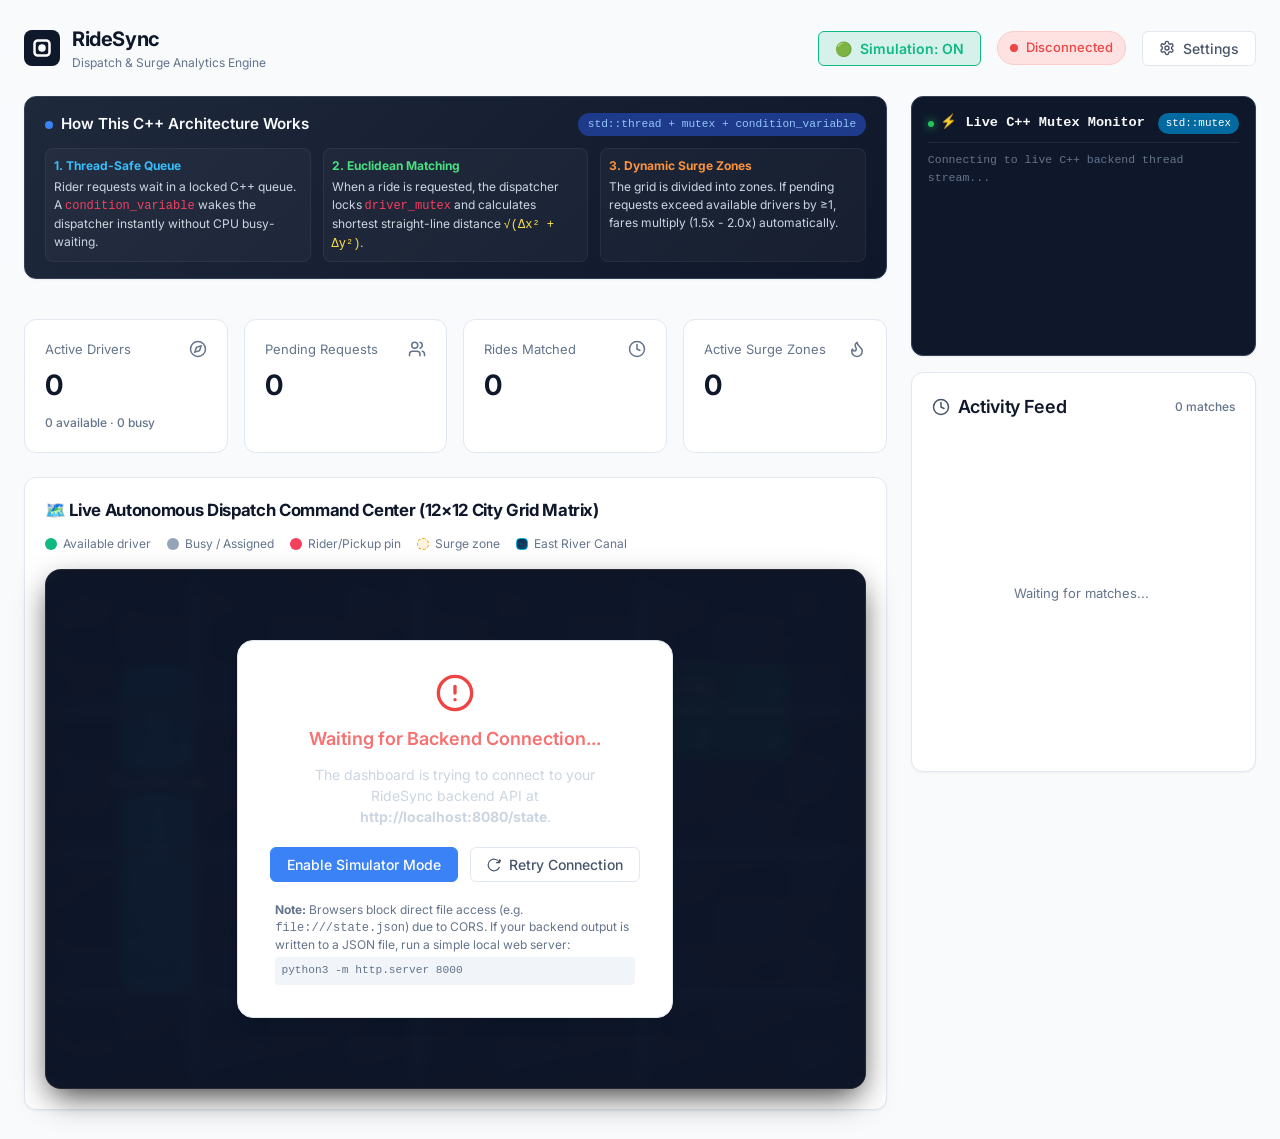
==== commit 802945eb: "feat(frontend): implement simulation toggle controls, elevated landmark labels, and real-time fleet " ====
--- a/frontend/index.html
+++ b/frontend/index.html
@@ -9,7 +9,7 @@
   <link rel="preconnect" href="https://fonts.gstatic.com" crossorigin>
   <link href="https://fonts.googleapis.com/css2?family=Inter:wght@400;500;600;700&display=swap" rel="stylesheet">
   <!-- Link stylesheet with cache buster -->
-  <link rel="stylesheet" href="styles.css?v=executivegrid">
+  <link rel="stylesheet" href="styles.css?v=bugfixes1">
 </head>
 <body>
 
@@ -70,6 +70,9 @@
       </div>
       
       <div class="controls-section">
+        <button id="toggleSimulationBtn" class="btn" style="background: rgba(16, 185, 129, 0.15); color: #10b981; border: 1px solid #10b981; font-weight: 600;" aria-label="Toggle Simulation ON/OFF">
+          <span id="simToggleIcon">🟢</span> <span id="simToggleText">Simulation: ON</span>
+        </button>
         <div id="statusBadge" class="status-badge connected">
           <span class="status-dot"></span>
           <span id="statusText">Connected</span>
@@ -159,6 +162,7 @@
               </svg>
             </div>
             <span id="statActiveDrivers" class="stat-value">0</span>
+            <div id="statDriversSubtext" style="font-size: 0.75rem; color: var(--text-muted); margin-top: 0.25rem; font-weight: 500;">0 available · 0 busy</div>
           </div>
 
           <div class="stat-card">
@@ -216,6 +220,10 @@
               <div class="legend-item">
                 <span class="legend-color surge"></span>
                 <span>Surge zone</span>
+              </div>
+              <div class="legend-item">
+                <span class="legend-color water" style="background: linear-gradient(135deg, #082f49 0%, #0c4a6e 100%); border: 1px solid #0ea5e9; border-radius: 4px; display: inline-block; width: 12px; height: 12px; vertical-align: middle;"></span>
+                <span>East River Canal</span>
               </div>
             </div>
           </div>
@@ -233,9 +241,9 @@
 
             <!-- Active elements layers -->
             <div id="surgeZonesLayer"></div>
-            <svg id="laserLayer" style="position: absolute; top: 0; left: 0; width: 100%; height: 100%; pointer-events: none; z-index: 15; overflow: visible;"></svg>
             <div id="ridersLayer"></div>
             <div id="driversLayer"></div>
+            <div id="landmarkLabelsLayer" style="position: absolute; top: 0; left: 0; width: 100%; height: 100%; pointer-events: none; z-index: 25;"></div>
 
             <!-- Hover Popover Tooltip -->
             <div id="mapTooltip" class="map-tooltip">
@@ -314,6 +322,6 @@
   </div>
 
   <!-- JavaScript file -->
-  <script src="app.js?v=executivegrid"></script>
+  <script src="app.js?v=option2"></script>
 </body>
 </html>
--- a/frontend/styles.css
+++ b/frontend/styles.css
@@ -349,25 +349,33 @@
 /* Map Grid Outer Box */
 .map-canvas-container {
   width: 100%;
-  height: 480px; /* Controlled height so no vertical scrolling is ever needed */
+  height: 520px;
   position: relative;
-  background-color: #0b1329; /* Deep GPS Night Navigation road background */
-  border: 1px solid #334155;
-  border-radius: 0.75rem;
+  background-color: #080c17; /* Deep asphalt GPS night view */
+  border: 1px solid rgba(255, 255, 255, 0.12);
+  border-radius: 1rem;
   overflow: hidden;
-  box-shadow: inset 0 0 25px rgba(0, 0, 0, 0.7), 0 10px 20px -5px rgba(0,0,0,0.2);
+  box-shadow: 0 12px 32px -6px rgba(0, 0, 0, 0.8), inset 0 2px 6px rgba(0, 0, 0, 0.6);
+}
+
+/* Subtle Vignette Viewport Overlay */
+.map-canvas-container::after {
+  content: "";
+  position: absolute;
+  top: 0; left: 0; right: 0; bottom: 0;
+  pointer-events: none;
+  box-shadow: inset 0 0 55px rgba(3, 7, 18, 0.9), inset 0 0 20px rgba(0, 0, 0, 0.95);
+  border-radius: 1rem;
+  z-index: 20;
 }
 
 /* Connection Error State overlay */
 .map-error-overlay {
   position: absolute;
-  top: 0;
-  left: 0;
-  width: 100%;
-  height: 100%;
+  top: 0; left: 0; width: 100%; height: 100%;
   background-color: rgba(15, 23, 42, 0.92);
   backdrop-filter: blur(6px);
-  z-index: 10;
+  z-index: 30;
   display: flex;
   flex-direction: column;
   justify-content: center;
@@ -397,39 +405,62 @@
   max-width: 320px;
 }
 
-/* Grid drawing - Styled as illuminated dark navigation road lines */
+/* Grid drawing - Subtle side streets */
 .grid-overlay {
   position: absolute;
-  top: 0;
-  left: 0;
-  width: 100%;
-  height: 100%;
+  top: 0; left: 0; width: 100%; height: 100%;
   pointer-events: none;
   background-size: calc(100% / (var(--grid-columns) - 1)) calc(100% / (var(--grid-rows) - 1));
   background-image: 
-    linear-gradient(to right, rgba(56, 189, 248, 0.35) 1px, rgba(255, 255, 255, 0.08) 2px, transparent 3px),
-    linear-gradient(to bottom, rgba(56, 189, 248, 0.35) 1px, rgba(255, 255, 255, 0.08) 2px, transparent 3px);
-  z-index: 2; /* Sits above blocks, below vehicles */
-}
-
-/* Grid Labels */
+    linear-gradient(to right, rgba(255, 255, 255, 0.05) 1px, transparent 2px),
+    linear-gradient(to bottom, rgba(255, 255, 255, 0.05) 1px, transparent 2px);
+  z-index: 2;
+}
+
+/* Thicker Avenue Roads with Dashed Centerlines */
+.avenue-road-h {
+  position: absolute;
+  left: 0; width: 100%; height: 10px;
+  background: rgba(30, 41, 59, 0.75);
+  border-top: 1px solid rgba(148, 163, 184, 0.25);
+  border-bottom: 1px solid rgba(148, 163, 184, 0.25);
+  background-image: linear-gradient(to right, rgba(255, 255, 255, 0.45) 50%, transparent 50%);
+  background-size: 16px 2px;
+  background-position: center;
+  background-repeat: repeat-x;
+  pointer-events: none;
+  z-index: 3;
+}
+
+.avenue-road-v {
+  position: absolute;
+  top: 0; height: 100%; width: 10px;
+  background: rgba(30, 41, 59, 0.75);
+  border-left: 1px solid rgba(148, 163, 184, 0.25);
+  border-right: 1px solid rgba(148, 163, 184, 0.25);
+  background-image: linear-gradient(to bottom, rgba(255, 255, 255, 0.45) 50%, transparent 50%);
+  background-size: 2px 16px;
+  background-position: center;
+  background-repeat: repeat-y;
+  pointer-events: none;
+  z-index: 3;
+}
+
+/* Muted Grid Axis Reference Labels */
 .grid-label-x, .grid-label-y {
   position: absolute;
-  font-size: 0.65rem;
-  font-weight: 700;
-  color: #38bdf8;
-  text-shadow: 0 0 4px #0284c7;
+  font-size: 0.6rem;
+  font-weight: 500;
+  color: #64748b;
+  opacity: 0.45;
   pointer-events: none;
   z-index: 12;
 }
 
-/* City Blocks - Realistic 3D GPS Dark Mode Building Footprints */
+/* City Blocks - Realistic Textured Building Footprints */
 .city-block {
   position: absolute;
-  background: linear-gradient(135deg, #1e293b 0%, #0f172a 100%);
-  border: 1px solid #334155;
-  border-radius: 6px;
-  box-shadow: 0 4px 6px -1px rgba(0, 0, 0, 0.6), inset 0 1px 0 rgba(255, 255, 255, 0.15);
+  border-radius: 4px;
   display: flex;
   flex-direction: column;
   align-items: center;
@@ -440,66 +471,114 @@
   transition: all 0.3s ease;
 }
 
+/* Subtle noise and shade variations between standard urban blocks */
+.city-block.var-0 {
+  background: linear-gradient(135deg, rgba(20, 28, 48, 0.85) 0%, rgba(13, 19, 34, 0.9) 100%);
+  border: 1px solid rgba(51, 65, 85, 0.4);
+  box-shadow: inset 0 1px 0 rgba(255, 255, 255, 0.04);
+}
+.city-block.var-1 {
+  background: linear-gradient(135deg, rgba(16, 24, 40, 0.85) 0%, rgba(11, 16, 29, 0.9) 100%);
+  border: 1px solid rgba(71, 85, 105, 0.35);
+  box-shadow: inset 0 1px 0 rgba(255, 255, 255, 0.03);
+}
+.city-block.var-2 {
+  background: linear-gradient(135deg, rgba(22, 32, 54, 0.85) 0%, rgba(15, 22, 38, 0.9) 100%);
+  border: 1px solid rgba(51, 65, 85, 0.45);
+  box-shadow: inset 0 1px 0 rgba(255, 255, 255, 0.05);
+}
+.city-block.var-3 {
+  background: linear-gradient(135deg, rgba(14, 20, 36, 0.85) 0%, rgba(9, 14, 26, 0.9) 100%);
+  border: 1px solid rgba(51, 65, 85, 0.3);
+  box-shadow: inset 0 1px 0 rgba(255, 255, 255, 0.02);
+}
+
+/* Landmark Textured Fills */
 .city-block.park {
-  background: linear-gradient(135deg, #052e16 0%, #064e3b 100%);
-  border-color: #10b981;
-  box-shadow: 0 0 12px rgba(16, 185, 129, 0.25), inset 0 1px 0 rgba(255, 255, 255, 0.15);
+  background: 
+    radial-gradient(circle at 25% 25%, rgba(16, 185, 129, 0.22) 2px, transparent 3px),
+    radial-gradient(circle at 75% 75%, rgba(16, 185, 129, 0.22) 2px, transparent 3px),
+    linear-gradient(135deg, #052e16 0%, #064e3b 100%);
+  background-size: 14px 14px, 14px 14px, 100% 100%;
+  border: 1px solid #10b981;
+  box-shadow: 0 0 16px rgba(16, 185, 129, 0.3), inset 0 1px 0 rgba(255, 255, 255, 0.15);
 }
 
 .city-block.water {
-  background: linear-gradient(135deg, #082f49 0%, #0c4a6e 100%);
-  border-color: #0ea5e9;
-  box-shadow: 0 0 12px rgba(14, 165, 233, 0.3), inset 0 1px 0 rgba(255, 255, 255, 0.15);
+  background: 
+    radial-gradient(ellipse at center, rgba(56, 189, 248, 0.25) 0%, transparent 70%),
+    linear-gradient(135deg, #082f49 0%, #0c4a6e 100%);
+  border: 1px solid #0ea5e9;
+  border-radius: 18px 4px 18px 4px; /* Winding river shape */
+  box-shadow: 0 0 18px rgba(14, 165, 233, 0.35), inset 0 0 12px rgba(56, 189, 248, 0.2);
 }
 
 .city-block.commercial {
-  background: linear-gradient(135deg, #0f172a 0%, #1e293b 100%);
-  border-color: #38bdf8;
-  box-shadow: 0 0 10px rgba(56, 189, 248, 0.2), inset 0 1px 0 rgba(255, 255, 255, 0.12);
-}
-
-.city-block.residential {
-  background: linear-gradient(135deg, rgba(15, 23, 42, 0.7) 0%, rgba(30, 41, 59, 0.7) 100%);
-  border-color: rgba(51, 65, 85, 0.6);
-  box-shadow: inset 0 1px 0 rgba(255, 255, 255, 0.05);
+  background: 
+    linear-gradient(to right, rgba(255, 255, 255, 0.06) 1px, transparent 1px),
+    linear-gradient(to bottom, rgba(255, 255, 255, 0.06) 1px, transparent 1px),
+    linear-gradient(135deg, #0f172a 0%, #1e293b 100%);
+  background-size: 8px 8px, 8px 8px, 100% 100%;
+  border: 1px solid #38bdf8;
+  box-shadow: 0 0 14px rgba(56, 189, 248, 0.25), inset 0 1px 0 rgba(255, 255, 255, 0.15);
 }
 
 .city-block-label {
   font-size: 0.62rem;
   font-weight: 700;
   color: #f8fafc;
-  text-shadow: 0 1px 3px rgba(0,0,0,0.9);
+  text-shadow: 0 1px 4px rgba(0,0,0,0.95);
   letter-spacing: 0.03em;
-  opacity: 0.95;
+  opacity: 0.98;
   text-align: center;
-  padding: 0.2rem 0.4rem;
-  background: rgba(0,0,0,0.4);
+  padding: 0.25rem 0.5rem;
+  background: rgba(0,0,0,0.65);
   border-radius: 4px;
-  border: 1px solid rgba(255,255,255,0.1);
+  border: 1px solid rgba(255,255,255,0.15);
+  backdrop-filter: blur(4px);
 }
 
 /* --- Map Elements --- */
 
-/* Surge Zones */
+/* Surge Zones - Feathered Radial Glow */
 .surge-overlay {
   position: absolute;
-  background-color: var(--color-surge-light);
-  border: 1px dashed var(--color-surge);
-  border-radius: 0.25rem;
-  pointer-events: none;
-  animation: pulse-border 2s infinite ease-in-out;
+  background: radial-gradient(circle at center, rgba(245, 158, 11, 0.45) 0%, rgba(245, 158, 11, 0.18) 50%, transparent 85%);
+  border: none;
+  border-radius: 50%;
+  pointer-events: none;
+  animation: surgePulse 2s infinite ease-in-out;
   transition: all 0.5s ease-in-out;
-}
-
-/* Drivers (Cars) */
+  filter: blur(3px);
+  z-index: 4;
+}
+
+@keyframes surgePulse {
+  0%, 100% { opacity: 0.65; transform: scale(0.92); }
+  50% { opacity: 1.0; transform: scale(1.08); }
+}
+
+/* Motion trails for vehicles */
+.motion-trail {
+  position: absolute;
+  height: 3px;
+  border-radius: 2px;
+  background: linear-gradient(to left, rgba(56, 189, 248, 0.6), transparent);
+  pointer-events: none;
+  z-index: 5;
+  transition: opacity 1s ease-out;
+  opacity: 0.8;
+}
+
+/* Drivers (Cars) with Soft Above-Surface Drop Shadows */
 .driver-marker {
   position: absolute;
   width: 2.25rem;
   height: 2.25rem;
-  margin-left: -1.125rem; /* Centering offsets */
+  margin-left: -1.125rem;
   margin-top: -1.125rem;
   cursor: pointer;
-  z-index: 5;
+  z-index: 8;
   transition: left 1s ease-in-out, top 1s ease-in-out, transform 1s ease-in-out;
   display: flex;
   align-items: center;
@@ -509,7 +588,7 @@
 .driver-marker svg {
   width: 2.25rem;
   height: 2.25rem;
-  filter: drop-shadow(0 3px 5px rgba(15, 23, 42, 0.25));
+  filter: drop-shadow(0px 8px 12px rgba(0, 0, 0, 0.9)) drop-shadow(0px 3px 6px rgba(15, 23, 42, 0.7));
   transition: transform var(--transition-speed) ease;
 }
 
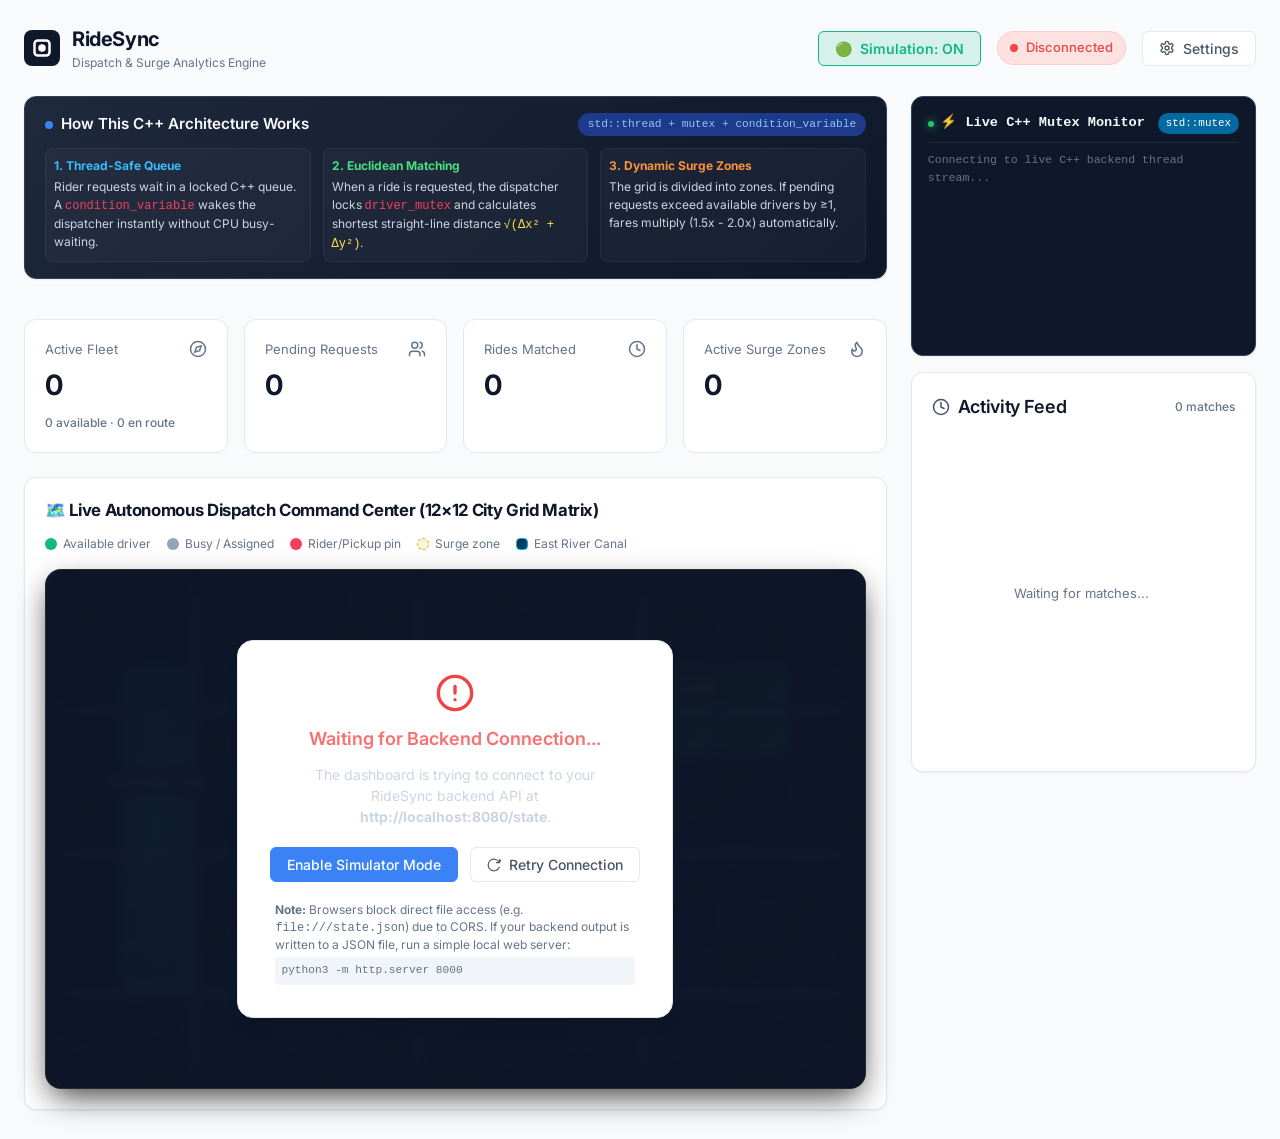
==== commit c147965c: "feat(ui): rename Active Drivers to Active Fleet and refine subtext to available vs en route" ====
--- a/frontend/index.html
+++ b/frontend/index.html
@@ -156,13 +156,13 @@
         <div class="stats-row">
           <div class="stat-card">
             <div style="display: flex; justify-content: space-between; align-items: flex-start;">
-              <span class="stat-label">Active drivers</span>
+              <span class="stat-label">Active Fleet</span>
               <svg width="18" height="18" viewBox="0 0 24 24" fill="none" style="color: var(--text-muted);">
                 <use href="#icon-compass"/>
               </svg>
             </div>
             <span id="statActiveDrivers" class="stat-value">0</span>
-            <div id="statDriversSubtext" style="font-size: 0.75rem; color: var(--text-muted); margin-top: 0.25rem; font-weight: 500;">0 available · 0 busy</div>
+            <div id="statDriversSubtext" style="font-size: 0.75rem; color: var(--text-muted); margin-top: 0.25rem; font-weight: 500;">0 available · 0 en route</div>
           </div>
 
           <div class="stat-card">
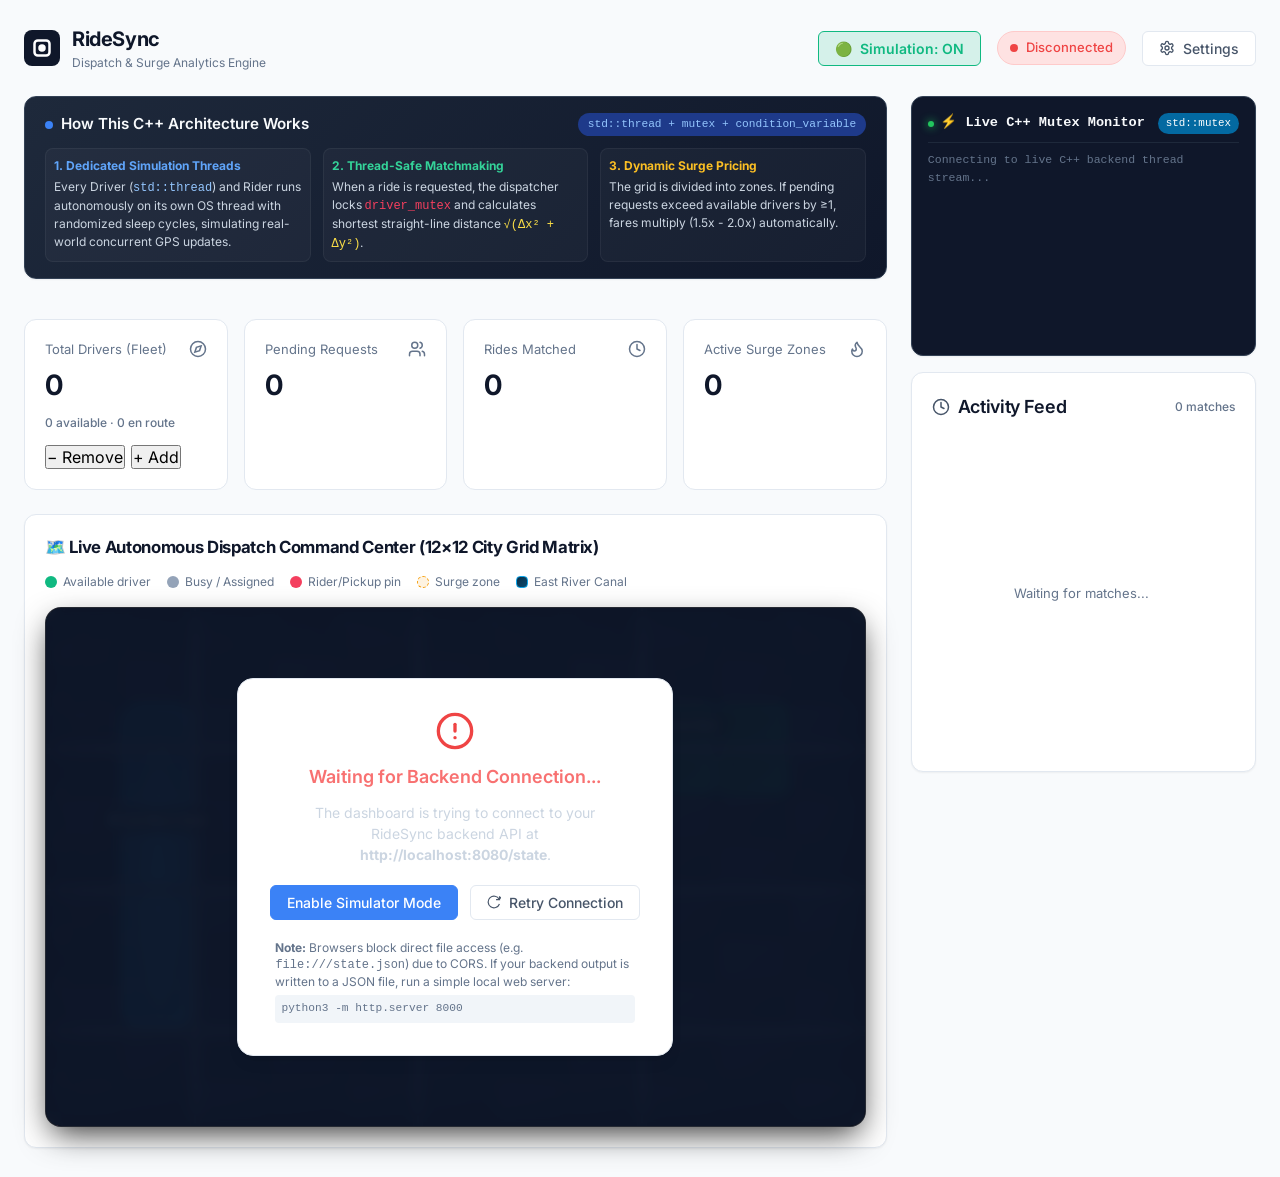
==== commit 91c8c196: "feat(fleet): implement dynamic fleet scaling controls, thread-safe driver list, and step-by-step phy" ====
--- a/frontend/index.html
+++ b/frontend/index.html
@@ -115,6 +115,13 @@
             <input type="number" id="gridRows" value="12" min="5" max="30">
           </div>
         </div>
+        <div class="form-group">
+          <label>Driver Fleet Scaling (Live & Mock)</label>
+          <div style="display: flex; gap: 0.5rem;">
+            <button type="button" class="btn" style="flex: 1; font-weight: 700; background: rgba(244, 63, 94, 0.15); color: #f43f5e; border-color: #f43f5e;" onclick="adjustDriverCount(-1)">− Remove Driver</button>
+            <button type="button" class="btn" style="flex: 1; font-weight: 700; background: rgba(16, 185, 129, 0.15); color: #10b981; border-color: #10b981;" onclick="adjustDriverCount(1)">+ Add Driver</button>
+          </div>
+        </div>
       </div>
       <div style="display: flex; justify-content: flex-end; gap: 0.5rem; margin-top: 0.5rem;">
         <button id="saveSettingsBtn" class="btn btn-primary">Apply Configuration</button>
@@ -138,15 +145,15 @@
           </div>
           <div style="display: grid; grid-template-columns: repeat(auto-fit, minmax(200px, 1fr)); gap: 0.75rem; font-size: 0.75rem; color: #cbd5e1; margin-top: 0.25rem;">
             <div style="background: rgba(255,255,255,0.03); padding: 0.5rem; border-radius: 0.5rem; border: 1px solid rgba(255,255,255,0.05);">
-              <strong style="color: #38bdf8; display: block; margin-bottom: 0.2rem;">1. Thread-Safe Queue</strong>
-              Rider requests wait in a locked C++ queue. A <code style="color: #f43f5e;">condition_variable</code> wakes the dispatcher instantly without CPU busy-waiting.
+              <strong style="color: #60a5fa; display: block; margin-bottom: 0.2rem;">1. Dedicated Simulation Threads</strong>
+              Every Driver (<code style="color: #93c5fd;">std::thread</code>) and Rider runs autonomously on its own OS thread with randomized sleep cycles, simulating real-world concurrent GPS updates.
             </div>
             <div style="background: rgba(255,255,255,0.03); padding: 0.5rem; border-radius: 0.5rem; border: 1px solid rgba(255,255,255,0.05);">
-              <strong style="color: #4ade80; display: block; margin-bottom: 0.2rem;">2. Euclidean Matching</strong>
+              <strong style="color: #34d399; display: block; margin-bottom: 0.2rem;">2. Thread-Safe Matchmaking</strong>
               When a ride is requested, the dispatcher locks <code style="color: #f43f5e;">driver_mutex</code> and calculates shortest straight-line distance <code style="color: #fde047;">√(Δx² + Δy²)</code>.
             </div>
             <div style="background: rgba(255,255,255,0.03); padding: 0.5rem; border-radius: 0.5rem; border: 1px solid rgba(255,255,255,0.05);">
-              <strong style="color: #fb923c; display: block; margin-bottom: 0.2rem;">3. Dynamic Surge Zones</strong>
+              <strong style="color: #fbbf24; display: block; margin-bottom: 0.2rem;">3. Dynamic Surge Pricing</strong>
               The grid is divided into zones. If pending requests exceed available drivers by ≥1, fares multiply (1.5x - 2.0x) automatically.
             </div>
           </div>
@@ -156,13 +163,17 @@
         <div class="stats-row">
           <div class="stat-card">
             <div style="display: flex; justify-content: space-between; align-items: flex-start;">
-              <span class="stat-label">Active Fleet</span>
+              <span class="stat-label">Total Drivers (Fleet)</span>
               <svg width="18" height="18" viewBox="0 0 24 24" fill="none" style="color: var(--text-muted);">
                 <use href="#icon-compass"/>
               </svg>
             </div>
             <span id="statActiveDrivers" class="stat-value">0</span>
             <div id="statDriversSubtext" style="font-size: 0.75rem; color: var(--text-muted); margin-top: 0.25rem; font-weight: 500;">0 available · 0 en route</div>
+            <div style="display: flex; gap: 0.4rem; margin-top: 0.6rem;">
+              <button type="button" class="btn-stat-action" title="Remove 1 Driver from Fleet" onclick="adjustDriverCount(-1)">− Remove</button>
+              <button type="button" class="btn-stat-action" title="Add 1 Driver to Fleet" onclick="adjustDriverCount(1)">+ Add</button>
+            </div>
           </div>
 
           <div class="stat-card">
--- a/frontend/styles.css
+++ b/frontend/styles.css
@@ -540,22 +540,58 @@
 
 /* --- Map Elements --- */
 
-/* Surge Zones - Feathered Radial Glow */
+/* Surge Zones - Feathered Radial Glow & Distinct Heatmaps */
 .surge-overlay {
   position: absolute;
-  background: radial-gradient(circle at center, rgba(245, 158, 11, 0.45) 0%, rgba(245, 158, 11, 0.18) 50%, transparent 85%);
-  border: none;
-  border-radius: 50%;
+  border: 1px dashed rgba(255, 255, 255, 0.3);
+  border-radius: 12px;
   pointer-events: none;
   animation: surgePulse 2s infinite ease-in-out;
   transition: all 0.5s ease-in-out;
-  filter: blur(3px);
+  display: flex;
+  align-items: center;
+  justify-content: center;
   z-index: 4;
 }
 
+.surge-yellow {
+  background: radial-gradient(circle at center, rgba(234, 179, 8, 0.55) 0%, rgba(245, 158, 11, 0.25) 50%, rgba(245, 158, 11, 0.05) 85%);
+  border-color: rgba(250, 204, 21, 0.6);
+  box-shadow: 0 0 25px rgba(234, 179, 8, 0.45), inset 0 0 15px rgba(234, 179, 8, 0.35);
+}
+
+.surge-red {
+  background: radial-gradient(circle at center, rgba(239, 68, 68, 0.65) 0%, rgba(220, 38, 38, 0.35) 50%, rgba(220, 38, 38, 0.05) 85%);
+  border-color: rgba(248, 113, 113, 0.75);
+  box-shadow: 0 0 30px rgba(239, 68, 68, 0.55), inset 0 0 20px rgba(239, 68, 68, 0.45);
+}
+
+.surge-badge-map {
+  background: rgba(15, 23, 42, 0.85);
+  color: #fff;
+  padding: 0.25rem 0.45rem;
+  border-radius: 6px;
+  font-weight: 800;
+  font-size: 0.75rem;
+  text-align: center;
+  line-height: 1.1;
+  border: 1px solid rgba(255, 255, 255, 0.25);
+  text-shadow: 0 1px 2px rgba(0,0,0,0.8);
+  backdrop-filter: blur(4px);
+  box-shadow: 0 2px 8px rgba(0,0,0,0.5);
+}
+.surge-yellow .surge-badge-map {
+  color: #fde047;
+  border-color: rgba(250, 204, 21, 0.5);
+}
+.surge-red .surge-badge-map {
+  color: #fca5a5;
+  border-color: rgba(248, 113, 113, 0.6);
+}
+
 @keyframes surgePulse {
-  0%, 100% { opacity: 0.65; transform: scale(0.92); }
-  50% { opacity: 1.0; transform: scale(1.08); }
+  0%, 100% { opacity: 0.75; transform: scale(0.96); }
+  50% { opacity: 1.0; transform: scale(1.03); }
 }
 
 /* Motion trails for vehicles */
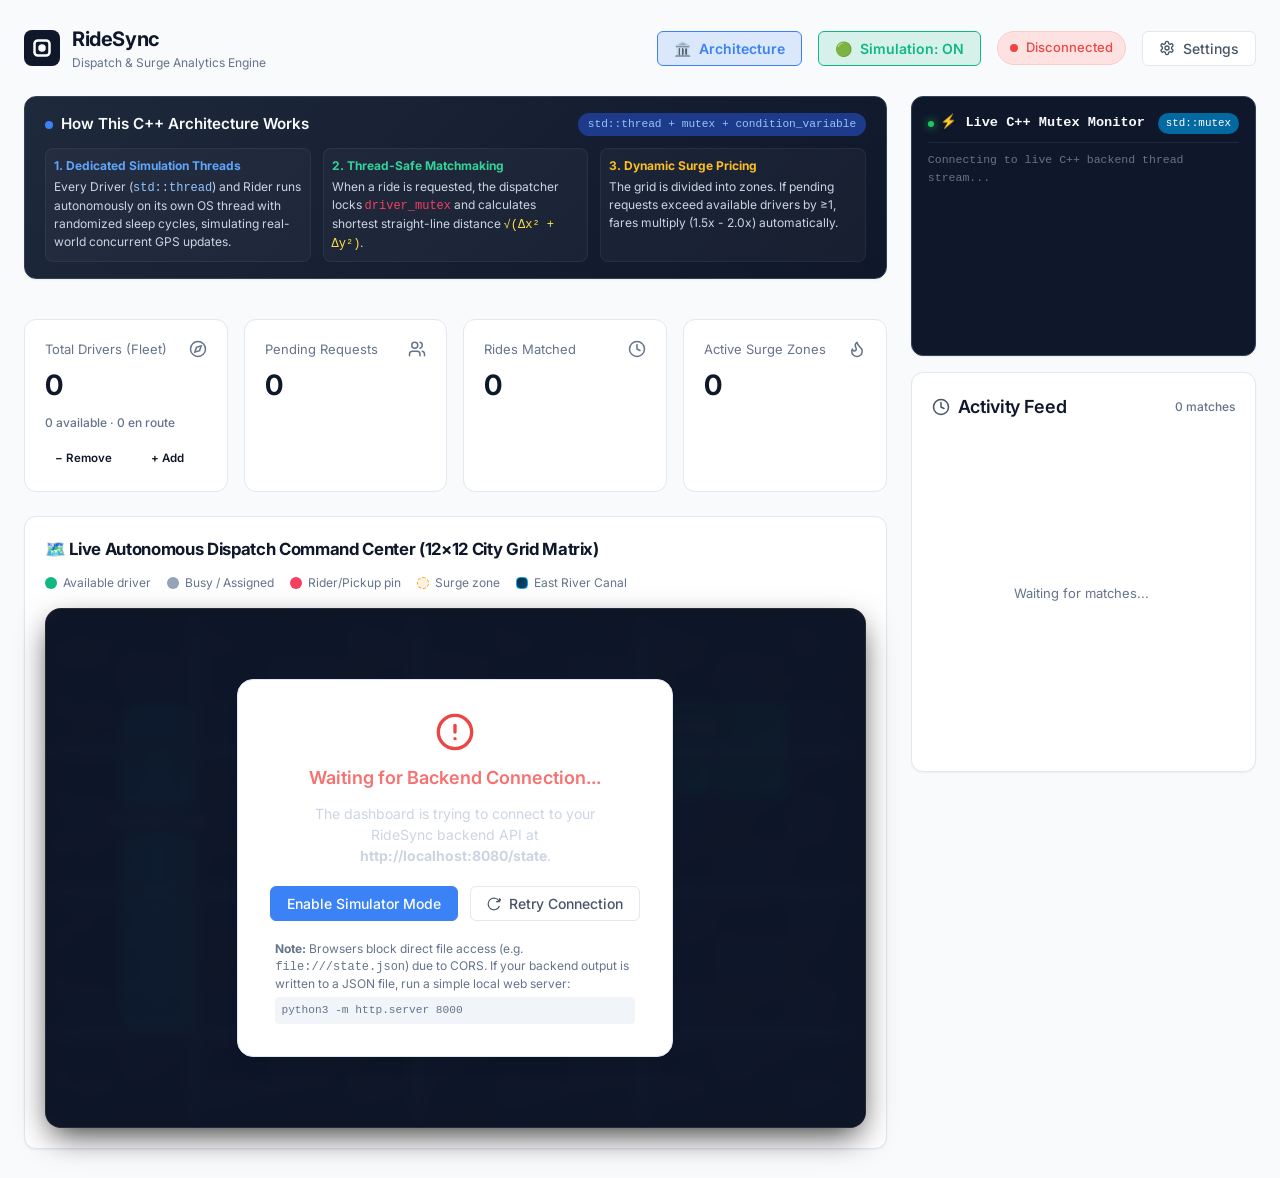
==== commit 45d08789: "feat(ui): add interactive architecture modal with topology, concurrency sequence, and surge state ma" ====
--- a/frontend/index.html
+++ b/frontend/index.html
@@ -70,6 +70,9 @@
       </div>
       
       <div class="controls-section">
+        <button id="toggleArchBtn" class="btn" style="background: rgba(59, 130, 246, 0.15); color: #3b82f6; border: 1px solid #3b82f6; font-weight: 600;" aria-label="View Architecture Flow Diagrams">
+          <span>🏛️</span> Architecture
+        </button>
         <button id="toggleSimulationBtn" class="btn" style="background: rgba(16, 185, 129, 0.15); color: #10b981; border: 1px solid #10b981; font-weight: 600;" aria-label="Toggle Simulation ON/OFF">
           <span id="simToggleIcon">🟢</span> <span id="simToggleText">Simulation: ON</span>
         </button>
@@ -332,6 +335,155 @@
     </div>
   </div>
 
+  <!-- Architecture Modal Overlay -->
+  <div id="archModal" class="arch-modal-overlay">
+    <div class="arch-modal-content">
+      <div class="arch-modal-header">
+        <div style="display: flex; align-items: center; gap: 0.75rem;">
+          <span style="font-size: 1.5rem;">🏛️</span>
+          <div>
+            <h2 style="margin: 0; font-size: 1.25rem; font-weight: 700; color: #f8fafc;">RideSync System Architecture & Concurrency Flows</h2>
+            <p style="margin: 0; font-size: 0.8rem; color: #94a3b8;">Interactive structural blueprints and multi-threaded execution pipelines</p>
+          </div>
+        </div>
+        <button id="closeArchModalBtn" class="arch-close-btn" aria-label="Close Architecture Modal">✕</button>
+      </div>
+
+      <div class="arch-modal-body">
+        <div class="arch-tabs">
+          <button class="arch-tab-btn active" data-tab="tab-topology">1. System Topology & Data Flow</button>
+          <button class="arch-tab-btn" data-tab="tab-concurrency">2. Multithreaded Concurrency Sequence</button>
+          <button class="arch-tab-btn" data-tab="tab-surge">3. Dynamic Surge State Machine</button>
+        </div>
+
+        <div class="arch-tab-content">
+          <!-- Tab 1: Topology -->
+          <div id="tab-topology" class="arch-pane active">
+            <h3 class="arch-pane-title">Integrated HTTP Pipeline & Spatial Topology</h3>
+            <p class="arch-pane-desc">RideSync separates high-frequency spatial presentation from CPU-heavy concurrency logic using a decoupled polling architecture over HTTP.</p>
+            <div class="diagram-box">
+              <div class="topology-grid">
+                <!-- Frontend Block -->
+                <div class="diag-block frontend-block">
+                  <div class="diag-header">🖥️ Frontend Dashboard (Vanilla JS / CSS)</div>
+                  <div class="diag-sub-blocks">
+                    <div class="sub-card">Mapbox-Style City Grid Matrix</div>
+                    <div class="sub-card">Activity Stream & Live C++ Logs</div>
+                    <div class="sub-card">KPI Metrics & Fleet Scaling Bar</div>
+                  </div>
+                </div>
+                <!-- Arrows -->
+                <div class="diag-arrows">
+                  <div class="arrow-line">GET /state (poll every 1000ms) ──►</div>
+                  <div class="arrow-line">◄── JSON Snapshot (std::mutex protected)</div>
+                </div>
+                <!-- Backend Block -->
+                <div class="diag-block backend-block">
+                  <div class="diag-header">⚙️ C++17 Multithreaded Engine (localhost:8080)</div>
+                  <div class="diag-sub-blocks" style="grid-template-columns: 1fr 1fr; gap: 0.75rem;">
+                    <div style="display: flex; flex-direction: column; gap: 0.5rem;">
+                      <div class="sub-card accent">Core Dispatch Engine</div>
+                      <div class="sub-card">Euclidean Matcher √(Δx²+Δy²)</div>
+                      <div class="sub-card">Surge Calculator (Zone Density)</div>
+                    </div>
+                    <div class="sub-card shared-store">
+                      <div style="font-weight: 700; color: #38bdf8; margin-bottom: 0.25rem;">Shared State Store</div>
+                      <div style="font-size: 0.7rem; color: #94a3b8;">Protected by std::mutex & std::lock_guard</div>
+                      <ul style="margin: 0.5rem 0 0 1rem; font-size: 0.7rem; color: #cbd5e1; padding: 0;">
+                        <li>std::list&lt;Driver&gt;</li>
+                        <li>std::queue&lt;RideRequest&gt;</li>
+                        <li>Surge Heatmap Grid</li>
+                      </ul>
+                    </div>
+                  </div>
+                </div>
+              </div>
+            </div>
+          </div>
+
+          <!-- Tab 2: Concurrency -->
+          <div id="tab-concurrency" class="arch-pane">
+            <h3 class="arch-pane-title">Multithreaded Dispatch Concurrency Sequence</h3>
+            <p class="arch-pane-desc">When ride requests enter the system, they are processed asynchronously using condition variables and mutex-protected spatial lookups to guarantee atomic vehicle assignment.</p>
+            <div class="diagram-box">
+              <div class="sequence-steps">
+                <div class="seq-step">
+                  <div class="seq-num">1</div>
+                  <div class="seq-content">
+                    <div class="seq-title">Rider Thread Spawns Request</div>
+                    <div class="seq-detail">A detached rider thread pushes a <code style="color:#f43f5e;">RideRequest(x, y)</code> into the thread-safe <code style="color:#38bdf8;">ride_queue</code> and fires <code style="color:#22c55e;">notify_one()</code> on the condition variable.</div>
+                  </div>
+                </div>
+                <div class="seq-step">
+                  <div class="seq-num">2</div>
+                  <div class="seq-content">
+                    <div class="seq-title">Dispatcher Wake Up & Lock</div>
+                    <div class="seq-detail">The primary background dispatcher thread wakes from <code style="color:#eab308;">cv.wait()</code>, pops the request from the queue, and acquires <code style="color:#38bdf8;">std::lock_guard&lt;std::mutex&gt;</code> on the fleet mutex.</div>
+                  </div>
+                </div>
+                <div class="seq-step">
+                  <div class="seq-num">3</div>
+                  <div class="seq-content">
+                    <div class="seq-title">Euclidean Spatial Lookup</div>
+                    <div class="seq-detail">Scans all active drivers in <code style="color:#38bdf8;">std::list&lt;Driver&gt;</code> using <code style="color:#a855f7;">√(Δx² + Δy²)</code> to find the closest available driver within the matching threshold.</div>
+                  </div>
+                </div>
+                <div class="seq-step">
+                  <div class="seq-num">4</div>
+                  <div class="seq-content">
+                    <div class="seq-title">Atomic Ride Assignment & Routing</div>
+                    <div class="seq-detail">Atomically sets the winning driver's status to <code style="color:#eab308;">BUSY</code>, assigns target coordinates <code style="color:#38bdf8;">(target_x, target_y)</code>, and releases the fleet mutex so other threads are never blocked.</div>
+                  </div>
+                </div>
+                <div class="seq-step">
+                  <div class="seq-num">5</div>
+                  <div class="seq-content">
+                    <div class="seq-title">Asynchronous Trip Progression</div>
+                    <div class="seq-detail">The assigned driver worker thread physically navigates step-by-step toward the pickup point. Once complete, it restores status to <code style="color:#22c55e;">AVAILABLE</code>.</div>
+                  </div>
+                </div>
+              </div>
+            </div>
+          </div>
+
+          <!-- Tab 3: Surge -->
+          <div id="tab-surge" class="arch-pane">
+            <h3 class="arch-pane-title">Dynamic Surge Pricing State Machine</h3>
+            <p class="arch-pane-desc">The grid evaluates local zone density (Pending Requests vs. Available Drivers) in real time, automatically transitioning pricing tiers and rendering glowing radial heat overlays.</p>
+            <div class="diagram-box" style="text-align: center;">
+              <div class="state-machine-flow">
+                <div class="state-node normal">
+                  <div class="state-badge">1.0x Tier</div>
+                  <div class="state-name">Normal Fare</div>
+                  <div class="state-cond">Supply ≥ Demand</div>
+                </div>
+                <div class="state-arrow">
+                  <span>▼ Demand exceeds supply by ≥ 1 (Yellow Surge)</span>
+                </div>
+                <div class="state-node moderate">
+                  <div class="state-badge">1.5x Tier</div>
+                  <div class="state-name">Moderate Surge</div>
+                  <div class="state-cond">Demand - Supply ≥ 1</div>
+                </div>
+                <div class="state-arrow">
+                  <span>▼ Demand exceeds supply by ≥ 3 (Red Surge)</span>
+                </div>
+                <div class="state-node high">
+                  <div class="state-badge">2.0x Tier</div>
+                  <div class="state-name">High Surge</div>
+                  <div class="state-cond">Demand - Supply ≥ 3</div>
+                </div>
+                <div style="margin-top: 1.5rem; padding: 0.75rem; background: rgba(30, 41, 59, 0.8); border-radius: 0.5rem; border: 1px dashed #475569; font-size: 0.75rem; color: #cbd5e1; text-align: left;">
+                  🔄 <strong>Automatic Normalization:</strong> As drivers move into high-surge zones (or new fleet threads are added via dashboard controls), local supply balances demand, and the tier smoothly reverts back to 1.5x or 1.0x without manual intervention.
+                </div>
+              </div>
+            </div>
+          </div>
+        </div>
+      </div>
+    </div>
+  </div>
+
   <!-- JavaScript file -->
   <script src="app.js?v=option2"></script>
 </body>
--- a/frontend/styles.css
+++ b/frontend/styles.css
@@ -649,7 +649,7 @@
   margin-left: -1rem;
   margin-top: -1.75rem; /* Anchor at pin tip */
   pointer-events: none;
-  z-index: 4;
+  z-index: 25;
   display: flex;
   align-items: center;
   justify-content: center;
@@ -662,6 +662,60 @@
   height: 2rem;
   fill: var(--color-rider);
   filter: drop-shadow(0 4px 6px rgba(0,0,0,0.2));
+}
+
+.rider-marker.assigned svg {
+  fill: #3b82f6; /* Vivid blue for assigned trip destinations */
+  filter: drop-shadow(0 0 10px rgba(59, 130, 246, 0.6));
+}
+
+.rider-pin-badge {
+  position: absolute;
+  top: -1.6rem;
+  background: rgba(15, 23, 42, 0.95);
+  color: #fff;
+  border: 1px solid rgba(255, 255, 255, 0.2);
+  padding: 0.15rem 0.45rem;
+  border-radius: 999px;
+  font-size: 0.65rem;
+  z-index: 30;
+  font-weight: 700;
+  white-space: nowrap;
+  box-shadow: 0 2px 4px rgba(0,0,0,0.3);
+  pointer-events: none;
+  z-index: 10;
+}
+.rider-pin-badge.assigned {
+  background: rgba(30, 58, 138, 0.95);
+  border-color: #60a5fa;
+  color: #93c5fd;
+}
+
+/* Stat Card Interactive Buttons */
+.btn-stat-action {
+  background: rgba(255, 255, 255, 0.08);
+  border: 1px solid rgba(255, 255, 255, 0.15);
+  color: var(--text-main);
+  padding: 0.3rem 0.5rem;
+  border-radius: 6px;
+  font-size: 0.72rem;
+  font-weight: 600;
+  display: inline-flex;
+  align-items: center;
+  justify-content: center;
+  gap: 0.25rem;
+  cursor: pointer;
+  transition: all 0.2s ease;
+  flex: 1;
+}
+.btn-stat-action:hover {
+  background: rgba(56, 189, 248, 0.2);
+  border-color: var(--color-primary);
+  color: #fff;
+  transform: translateY(-1px);
+}
+.btn-stat-action:active {
+  transform: translateY(0);
 }
 
 /* Pin shadow pulse effect */
@@ -937,3 +991,330 @@
 .feed-container::-webkit-scrollbar-thumb:hover {
   background: #94a3b8;
 }
+
+/* ==========================================================================
+   Architecture Modal Overlay & Flow Diagrams
+   ========================================================================== */
+.arch-modal-overlay {
+  position: fixed;
+  top: 0;
+  left: 0;
+  width: 100vw;
+  height: 100vh;
+  background: rgba(15, 23, 42, 0.85);
+  backdrop-filter: blur(8px);
+  z-index: 9999;
+  display: flex;
+  align-items: center;
+  justify-content: center;
+  opacity: 0;
+  pointer-events: none;
+  transition: opacity 0.25s ease-in-out;
+}
+
+.arch-modal-overlay.open {
+  opacity: 1;
+  pointer-events: auto;
+}
+
+.arch-modal-content {
+  background: #0f172a;
+  border: 1px solid #334155;
+  border-radius: 1rem;
+  width: 92%;
+  max-width: 960px;
+  max-height: 88vh;
+  display: flex;
+  flex-direction: column;
+  box-shadow: 0 25px 50px -12px rgba(0, 0, 0, 0.7);
+  overflow: hidden;
+  transform: scale(0.96);
+  transition: transform 0.25s ease-in-out;
+}
+
+.arch-modal-overlay.open .arch-modal-content {
+  transform: scale(1);
+}
+
+.arch-modal-header {
+  display: flex;
+  justify-content: space-between;
+  align-items: center;
+  padding: 1.25rem 1.5rem;
+  background: #1e293b;
+  border-bottom: 1px solid #334155;
+}
+
+.arch-close-btn {
+  background: transparent;
+  border: none;
+  color: #94a3b8;
+  font-size: 1.25rem;
+  cursor: pointer;
+  width: 2rem;
+  height: 2rem;
+  border-radius: 0.5rem;
+  display: flex;
+  align-items: center;
+  justify-content: center;
+  transition: all 0.15s ease;
+}
+
+.arch-close-btn:hover {
+  background: rgba(255, 255, 255, 0.1);
+  color: #f8fafc;
+}
+
+.arch-modal-body {
+  padding: 1.5rem;
+  overflow-y: auto;
+  display: flex;
+  flex-direction: column;
+  gap: 1.25rem;
+}
+
+.arch-tabs {
+  display: flex;
+  gap: 0.5rem;
+  background: #1e293b;
+  padding: 0.35rem;
+  border-radius: 0.5rem;
+  border: 1px solid #334155;
+}
+
+.arch-tab-btn {
+  flex: 1;
+  background: transparent;
+  border: none;
+  color: #94a3b8;
+  padding: 0.65rem 1rem;
+  font-size: 0.85rem;
+  font-weight: 600;
+  border-radius: 0.35rem;
+  cursor: pointer;
+  transition: all 0.15s ease;
+}
+
+.arch-tab-btn:hover {
+  color: #f8fafc;
+  background: rgba(255, 255, 255, 0.05);
+}
+
+.arch-tab-btn.active {
+  background: #3b82f6;
+  color: #ffffff;
+  box-shadow: 0 4px 12px rgba(59, 130, 246, 0.3);
+}
+
+.arch-pane {
+  display: none;
+  flex-direction: column;
+  gap: 1rem;
+  animation: fadeInPane 0.25s ease-in-out;
+}
+
+.arch-pane.active {
+  display: flex;
+}
+
+@keyframes fadeInPane {
+  from { opacity: 0; transform: translateY(6px); }
+  to { opacity: 1; transform: translateY(0); }
+}
+
+.arch-pane-title {
+  margin: 0;
+  font-size: 1.1rem;
+  color: #38bdf8;
+}
+
+.arch-pane-desc {
+  margin: 0;
+  font-size: 0.85rem;
+  color: #cbd5e1;
+  line-height: 1.5;
+}
+
+.diagram-box {
+  background: #090d16;
+  border: 1px solid #1e293b;
+  border-radius: 0.75rem;
+  padding: 1.5rem;
+}
+
+/* Topology Diagram */
+.topology-grid {
+  display: grid;
+  grid-template-columns: 1fr 160px 1.4fr;
+  align-items: center;
+  gap: 1rem;
+}
+
+.diag-block {
+  background: #1e293b;
+  border: 1px solid #334155;
+  border-radius: 0.6rem;
+  padding: 1rem;
+  display: flex;
+  flex-direction: column;
+  gap: 0.75rem;
+}
+
+.diag-header {
+  font-size: 0.85rem;
+  font-weight: 700;
+  color: #f8fafc;
+  border-bottom: 1px dashed #475569;
+  padding-bottom: 0.5rem;
+}
+
+.diag-sub-blocks {
+  display: grid;
+  gap: 0.5rem;
+}
+
+.sub-card {
+  background: #0f172a;
+  border: 1px solid #334155;
+  border-radius: 0.4rem;
+  padding: 0.6rem;
+  font-size: 0.75rem;
+  color: #cbd5e1;
+}
+
+.sub-card.accent {
+  background: rgba(59, 130, 246, 0.15);
+  border-color: #3b82f6;
+  color: #60a5fa;
+  font-weight: 600;
+}
+
+.sub-card.shared-store {
+  background: rgba(14, 165, 233, 0.1);
+  border-color: #0ea5e9;
+  display: flex;
+  flex-direction: column;
+  justify-content: center;
+}
+
+.diag-arrows {
+  display: flex;
+  flex-direction: column;
+  gap: 1.5rem;
+  justify-content: center;
+  align-items: center;
+}
+
+.arrow-line {
+  font-family: monospace;
+  font-size: 0.7rem;
+  color: #38bdf8;
+  white-space: nowrap;
+  background: rgba(56, 189, 248, 0.1);
+  padding: 0.35rem 0.6rem;
+  border-radius: 999px;
+  border: 1px solid rgba(56, 189, 248, 0.2);
+}
+
+/* Concurrency Sequence */
+.sequence-steps {
+  display: flex;
+  flex-direction: column;
+  gap: 0.75rem;
+}
+
+.seq-step {
+  display: flex;
+  align-items: flex-start;
+  gap: 1rem;
+  background: #1e293b;
+  border: 1px solid #334155;
+  border-radius: 0.6rem;
+  padding: 0.85rem 1rem;
+}
+
+.seq-num {
+  background: #3b82f6;
+  color: white;
+  width: 1.75rem;
+  height: 1.75rem;
+  border-radius: 50%;
+  display: flex;
+  align-items: center;
+  justify-content: center;
+  font-weight: 700;
+  font-size: 0.85rem;
+  flex-shrink: 0;
+}
+
+.seq-title {
+  font-size: 0.85rem;
+  font-weight: 700;
+  color: #f8fafc;
+  margin-bottom: 0.25rem;
+}
+
+.seq-detail {
+  font-size: 0.78rem;
+  color: #94a3b8;
+  line-height: 1.45;
+}
+
+/* State Machine Flow */
+.state-machine-flow {
+  display: flex;
+  flex-direction: column;
+  align-items: center;
+  gap: 0.5rem;
+  max-width: 480px;
+  margin: 0 auto;
+}
+
+.state-node {
+  background: #1e293b;
+  border: 2px solid #334155;
+  border-radius: 0.75rem;
+  padding: 1rem 1.5rem;
+  width: 100%;
+  display: flex;
+  flex-direction: column;
+  align-items: center;
+  gap: 0.25rem;
+  position: relative;
+}
+
+.state-node.normal { border-color: #22c55e; background: rgba(34, 197, 94, 0.08); }
+.state-node.moderate { border-color: #eab308; background: rgba(234, 179, 8, 0.08); }
+.state-node.high { border-color: #ef4444; background: rgba(239, 68, 68, 0.12); }
+
+.state-badge {
+  font-size: 0.68rem;
+  font-weight: 700;
+  text-transform: uppercase;
+  padding: 0.15rem 0.5rem;
+  border-radius: 999px;
+}
+.state-node.normal .state-badge { background: #22c55e; color: #000; }
+.state-node.moderate .state-badge { background: #eab308; color: #000; }
+.state-node.high .state-badge { background: #ef4444; color: #fff; }
+
+.state-name {
+  font-size: 1rem;
+  font-weight: 700;
+  color: #f8fafc;
+}
+
+.state-cond {
+  font-size: 0.72rem;
+  color: #94a3b8;
+  font-family: monospace;
+}
+
+.state-arrow {
+  font-size: 0.75rem;
+  color: #cbd5e1;
+  background: #1e293b;
+  border: 1px dashed #475569;
+  padding: 0.35rem 0.85rem;
+  border-radius: 999px;
+}
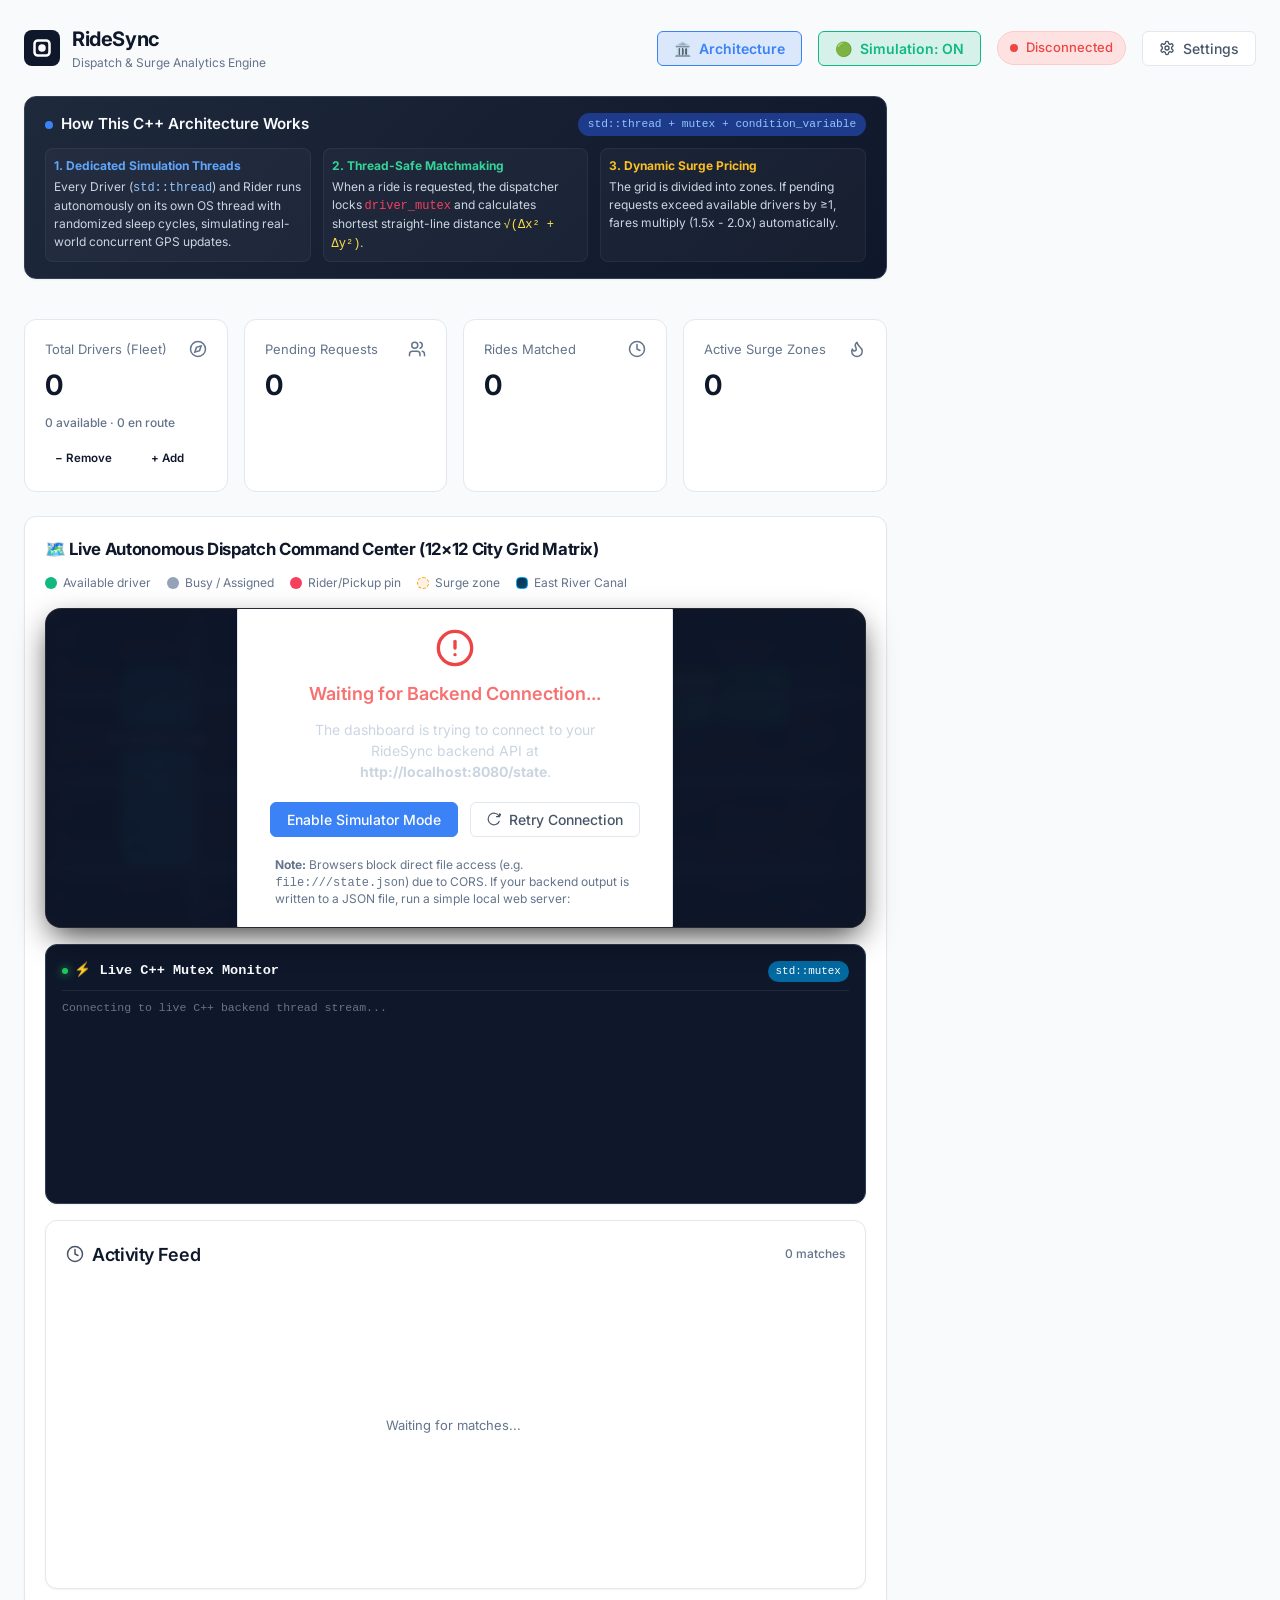
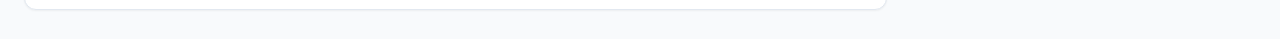
==== commit d3b4416d: "feat(ui): convert architecture view to dedicated standalone systems engineering page with embedded S" ====
--- a/frontend/index.html
+++ b/frontend/index.html
@@ -287,9 +287,6 @@
                 </div>
                 <div style="font-size: 0.75rem; color: var(--text-muted); margin-top: 0.5rem; text-align: left; max-width: 360px; line-height: 1.4;">
                   <strong>Note:</strong> Browsers block direct file access (e.g. <code>file:///state.json</code>) due to CORS. If your backend output is written to a JSON file, run a simple local web server:
-                  <code style="display: block; background: #f1f5f9; padding: 0.375rem; border-radius: 0.25rem; font-family: monospace; font-size: 0.7rem; margin-top: 0.25rem;">python3 -m http.server 8000</code>
-                </div>
-              </div>
             </div>
 
           </div>
@@ -335,155 +332,6 @@
     </div>
   </div>
 
-  <!-- Architecture Modal Overlay -->
-  <div id="archModal" class="arch-modal-overlay">
-    <div class="arch-modal-content">
-      <div class="arch-modal-header">
-        <div style="display: flex; align-items: center; gap: 0.75rem;">
-          <span style="font-size: 1.5rem;">🏛️</span>
-          <div>
-            <h2 style="margin: 0; font-size: 1.25rem; font-weight: 700; color: #f8fafc;">RideSync System Architecture & Concurrency Flows</h2>
-            <p style="margin: 0; font-size: 0.8rem; color: #94a3b8;">Interactive structural blueprints and multi-threaded execution pipelines</p>
-          </div>
-        </div>
-        <button id="closeArchModalBtn" class="arch-close-btn" aria-label="Close Architecture Modal">✕</button>
-      </div>
-
-      <div class="arch-modal-body">
-        <div class="arch-tabs">
-          <button class="arch-tab-btn active" data-tab="tab-topology">1. System Topology & Data Flow</button>
-          <button class="arch-tab-btn" data-tab="tab-concurrency">2. Multithreaded Concurrency Sequence</button>
-          <button class="arch-tab-btn" data-tab="tab-surge">3. Dynamic Surge State Machine</button>
-        </div>
-
-        <div class="arch-tab-content">
-          <!-- Tab 1: Topology -->
-          <div id="tab-topology" class="arch-pane active">
-            <h3 class="arch-pane-title">Integrated HTTP Pipeline & Spatial Topology</h3>
-            <p class="arch-pane-desc">RideSync separates high-frequency spatial presentation from CPU-heavy concurrency logic using a decoupled polling architecture over HTTP.</p>
-            <div class="diagram-box">
-              <div class="topology-grid">
-                <!-- Frontend Block -->
-                <div class="diag-block frontend-block">
-                  <div class="diag-header">🖥️ Frontend Dashboard (Vanilla JS / CSS)</div>
-                  <div class="diag-sub-blocks">
-                    <div class="sub-card">Mapbox-Style City Grid Matrix</div>
-                    <div class="sub-card">Activity Stream & Live C++ Logs</div>
-                    <div class="sub-card">KPI Metrics & Fleet Scaling Bar</div>
-                  </div>
-                </div>
-                <!-- Arrows -->
-                <div class="diag-arrows">
-                  <div class="arrow-line">GET /state (poll every 1000ms) ──►</div>
-                  <div class="arrow-line">◄── JSON Snapshot (std::mutex protected)</div>
-                </div>
-                <!-- Backend Block -->
-                <div class="diag-block backend-block">
-                  <div class="diag-header">⚙️ C++17 Multithreaded Engine (localhost:8080)</div>
-                  <div class="diag-sub-blocks" style="grid-template-columns: 1fr 1fr; gap: 0.75rem;">
-                    <div style="display: flex; flex-direction: column; gap: 0.5rem;">
-                      <div class="sub-card accent">Core Dispatch Engine</div>
-                      <div class="sub-card">Euclidean Matcher √(Δx²+Δy²)</div>
-                      <div class="sub-card">Surge Calculator (Zone Density)</div>
-                    </div>
-                    <div class="sub-card shared-store">
-                      <div style="font-weight: 700; color: #38bdf8; margin-bottom: 0.25rem;">Shared State Store</div>
-                      <div style="font-size: 0.7rem; color: #94a3b8;">Protected by std::mutex & std::lock_guard</div>
-                      <ul style="margin: 0.5rem 0 0 1rem; font-size: 0.7rem; color: #cbd5e1; padding: 0;">
-                        <li>std::list&lt;Driver&gt;</li>
-                        <li>std::queue&lt;RideRequest&gt;</li>
-                        <li>Surge Heatmap Grid</li>
-                      </ul>
-                    </div>
-                  </div>
-                </div>
-              </div>
-            </div>
-          </div>
-
-          <!-- Tab 2: Concurrency -->
-          <div id="tab-concurrency" class="arch-pane">
-            <h3 class="arch-pane-title">Multithreaded Dispatch Concurrency Sequence</h3>
-            <p class="arch-pane-desc">When ride requests enter the system, they are processed asynchronously using condition variables and mutex-protected spatial lookups to guarantee atomic vehicle assignment.</p>
-            <div class="diagram-box">
-              <div class="sequence-steps">
-                <div class="seq-step">
-                  <div class="seq-num">1</div>
-                  <div class="seq-content">
-                    <div class="seq-title">Rider Thread Spawns Request</div>
-                    <div class="seq-detail">A detached rider thread pushes a <code style="color:#f43f5e;">RideRequest(x, y)</code> into the thread-safe <code style="color:#38bdf8;">ride_queue</code> and fires <code style="color:#22c55e;">notify_one()</code> on the condition variable.</div>
-                  </div>
-                </div>
-                <div class="seq-step">
-                  <div class="seq-num">2</div>
-                  <div class="seq-content">
-                    <div class="seq-title">Dispatcher Wake Up & Lock</div>
-                    <div class="seq-detail">The primary background dispatcher thread wakes from <code style="color:#eab308;">cv.wait()</code>, pops the request from the queue, and acquires <code style="color:#38bdf8;">std::lock_guard&lt;std::mutex&gt;</code> on the fleet mutex.</div>
-                  </div>
-                </div>
-                <div class="seq-step">
-                  <div class="seq-num">3</div>
-                  <div class="seq-content">
-                    <div class="seq-title">Euclidean Spatial Lookup</div>
-                    <div class="seq-detail">Scans all active drivers in <code style="color:#38bdf8;">std::list&lt;Driver&gt;</code> using <code style="color:#a855f7;">√(Δx² + Δy²)</code> to find the closest available driver within the matching threshold.</div>
-                  </div>
-                </div>
-                <div class="seq-step">
-                  <div class="seq-num">4</div>
-                  <div class="seq-content">
-                    <div class="seq-title">Atomic Ride Assignment & Routing</div>
-                    <div class="seq-detail">Atomically sets the winning driver's status to <code style="color:#eab308;">BUSY</code>, assigns target coordinates <code style="color:#38bdf8;">(target_x, target_y)</code>, and releases the fleet mutex so other threads are never blocked.</div>
-                  </div>
-                </div>
-                <div class="seq-step">
-                  <div class="seq-num">5</div>
-                  <div class="seq-content">
-                    <div class="seq-title">Asynchronous Trip Progression</div>
-                    <div class="seq-detail">The assigned driver worker thread physically navigates step-by-step toward the pickup point. Once complete, it restores status to <code style="color:#22c55e;">AVAILABLE</code>.</div>
-                  </div>
-                </div>
-              </div>
-            </div>
-          </div>
-
-          <!-- Tab 3: Surge -->
-          <div id="tab-surge" class="arch-pane">
-            <h3 class="arch-pane-title">Dynamic Surge Pricing State Machine</h3>
-            <p class="arch-pane-desc">The grid evaluates local zone density (Pending Requests vs. Available Drivers) in real time, automatically transitioning pricing tiers and rendering glowing radial heat overlays.</p>
-            <div class="diagram-box" style="text-align: center;">
-              <div class="state-machine-flow">
-                <div class="state-node normal">
-                  <div class="state-badge">1.0x Tier</div>
-                  <div class="state-name">Normal Fare</div>
-                  <div class="state-cond">Supply ≥ Demand</div>
-                </div>
-                <div class="state-arrow">
-                  <span>▼ Demand exceeds supply by ≥ 1 (Yellow Surge)</span>
-                </div>
-                <div class="state-node moderate">
-                  <div class="state-badge">1.5x Tier</div>
-                  <div class="state-name">Moderate Surge</div>
-                  <div class="state-cond">Demand - Supply ≥ 1</div>
-                </div>
-                <div class="state-arrow">
-                  <span>▼ Demand exceeds supply by ≥ 3 (Red Surge)</span>
-                </div>
-                <div class="state-node high">
-                  <div class="state-badge">2.0x Tier</div>
-                  <div class="state-name">High Surge</div>
-                  <div class="state-cond">Demand - Supply ≥ 3</div>
-                </div>
-                <div style="margin-top: 1.5rem; padding: 0.75rem; background: rgba(30, 41, 59, 0.8); border-radius: 0.5rem; border: 1px dashed #475569; font-size: 0.75rem; color: #cbd5e1; text-align: left;">
-                  🔄 <strong>Automatic Normalization:</strong> As drivers move into high-surge zones (or new fleet threads are added via dashboard controls), local supply balances demand, and the tier smoothly reverts back to 1.5x or 1.0x without manual intervention.
-                </div>
-              </div>
-            </div>
-          </div>
-        </div>
-      </div>
-    </div>
-  </div>
-
   <!-- JavaScript file -->
   <script src="app.js?v=option2"></script>
 </body>
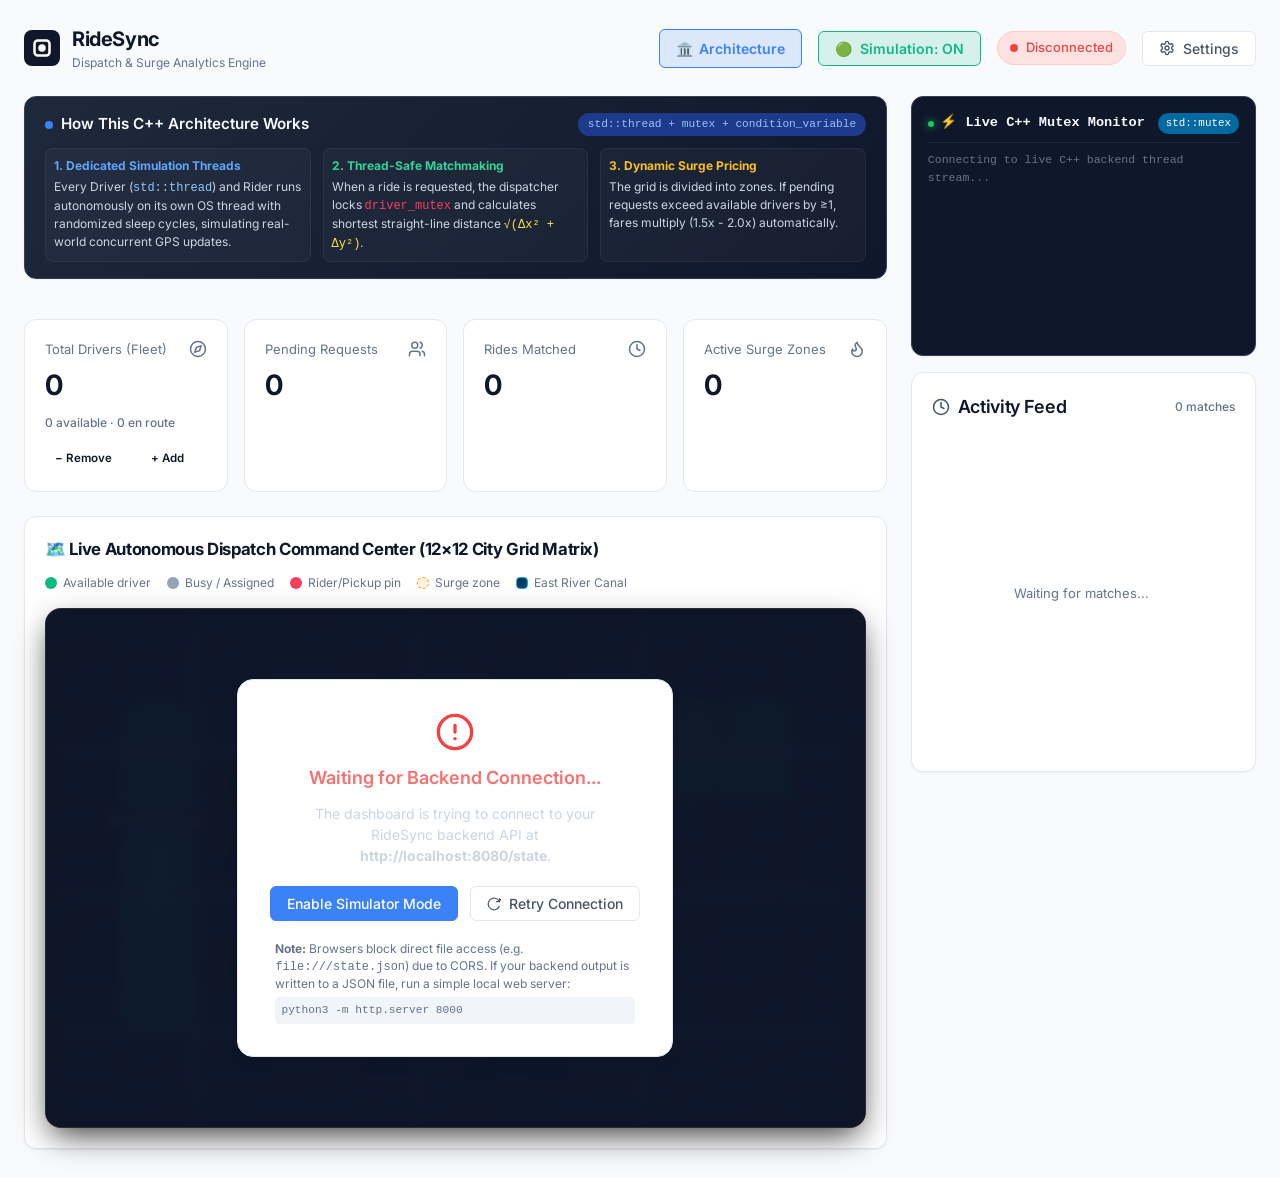
==== commit dc596bc6: "fix(ui): restore original dashboard layout cleanly and link to dedicated architecture documentation " ====
--- a/frontend/index.html
+++ b/frontend/index.html
@@ -70,9 +70,9 @@
       </div>
       
       <div class="controls-section">
-        <button id="toggleArchBtn" class="btn" style="background: rgba(59, 130, 246, 0.15); color: #3b82f6; border: 1px solid #3b82f6; font-weight: 600;" aria-label="View Architecture Flow Diagrams">
+        <a href="architecture.html" class="btn" style="background: rgba(59, 130, 246, 0.15); color: #3b82f6; border: 1px solid #3b82f6; font-weight: 600; text-decoration: none; display: inline-flex; align-items: center; gap: 0.4rem;" aria-label="View Architecture Blueprint">
           <span>🏛️</span> Architecture
-        </button>
+        </a>
         <button id="toggleSimulationBtn" class="btn" style="background: rgba(16, 185, 129, 0.15); color: #10b981; border: 1px solid #10b981; font-weight: 600;" aria-label="Toggle Simulation ON/OFF">
           <span id="simToggleIcon">🟢</span> <span id="simToggleText">Simulation: ON</span>
         </button>
@@ -287,6 +287,9 @@
                 </div>
                 <div style="font-size: 0.75rem; color: var(--text-muted); margin-top: 0.5rem; text-align: left; max-width: 360px; line-height: 1.4;">
                   <strong>Note:</strong> Browsers block direct file access (e.g. <code>file:///state.json</code>) due to CORS. If your backend output is written to a JSON file, run a simple local web server:
+                  <code style="display: block; background: #f1f5f9; padding: 0.375rem; border-radius: 0.25rem; font-family: monospace; font-size: 0.7rem; margin-top: 0.25rem;">python3 -m http.server 8000</code>
+                </div>
+              </div>
             </div>
 
           </div>
--- a/frontend/styles.css
+++ b/frontend/styles.css
@@ -991,330 +991,3 @@
 .feed-container::-webkit-scrollbar-thumb:hover {
   background: #94a3b8;
 }
-
-/* ==========================================================================
-   Architecture Modal Overlay & Flow Diagrams
-   ========================================================================== */
-.arch-modal-overlay {
-  position: fixed;
-  top: 0;
-  left: 0;
-  width: 100vw;
-  height: 100vh;
-  background: rgba(15, 23, 42, 0.85);
-  backdrop-filter: blur(8px);
-  z-index: 9999;
-  display: flex;
-  align-items: center;
-  justify-content: center;
-  opacity: 0;
-  pointer-events: none;
-  transition: opacity 0.25s ease-in-out;
-}
-
-.arch-modal-overlay.open {
-  opacity: 1;
-  pointer-events: auto;
-}
-
-.arch-modal-content {
-  background: #0f172a;
-  border: 1px solid #334155;
-  border-radius: 1rem;
-  width: 92%;
-  max-width: 960px;
-  max-height: 88vh;
-  display: flex;
-  flex-direction: column;
-  box-shadow: 0 25px 50px -12px rgba(0, 0, 0, 0.7);
-  overflow: hidden;
-  transform: scale(0.96);
-  transition: transform 0.25s ease-in-out;
-}
-
-.arch-modal-overlay.open .arch-modal-content {
-  transform: scale(1);
-}
-
-.arch-modal-header {
-  display: flex;
-  justify-content: space-between;
-  align-items: center;
-  padding: 1.25rem 1.5rem;
-  background: #1e293b;
-  border-bottom: 1px solid #334155;
-}
-
-.arch-close-btn {
-  background: transparent;
-  border: none;
-  color: #94a3b8;
-  font-size: 1.25rem;
-  cursor: pointer;
-  width: 2rem;
-  height: 2rem;
-  border-radius: 0.5rem;
-  display: flex;
-  align-items: center;
-  justify-content: center;
-  transition: all 0.15s ease;
-}
-
-.arch-close-btn:hover {
-  background: rgba(255, 255, 255, 0.1);
-  color: #f8fafc;
-}
-
-.arch-modal-body {
-  padding: 1.5rem;
-  overflow-y: auto;
-  display: flex;
-  flex-direction: column;
-  gap: 1.25rem;
-}
-
-.arch-tabs {
-  display: flex;
-  gap: 0.5rem;
-  background: #1e293b;
-  padding: 0.35rem;
-  border-radius: 0.5rem;
-  border: 1px solid #334155;
-}
-
-.arch-tab-btn {
-  flex: 1;
-  background: transparent;
-  border: none;
-  color: #94a3b8;
-  padding: 0.65rem 1rem;
-  font-size: 0.85rem;
-  font-weight: 600;
-  border-radius: 0.35rem;
-  cursor: pointer;
-  transition: all 0.15s ease;
-}
-
-.arch-tab-btn:hover {
-  color: #f8fafc;
-  background: rgba(255, 255, 255, 0.05);
-}
-
-.arch-tab-btn.active {
-  background: #3b82f6;
-  color: #ffffff;
-  box-shadow: 0 4px 12px rgba(59, 130, 246, 0.3);
-}
-
-.arch-pane {
-  display: none;
-  flex-direction: column;
-  gap: 1rem;
-  animation: fadeInPane 0.25s ease-in-out;
-}
-
-.arch-pane.active {
-  display: flex;
-}
-
-@keyframes fadeInPane {
-  from { opacity: 0; transform: translateY(6px); }
-  to { opacity: 1; transform: translateY(0); }
-}
-
-.arch-pane-title {
-  margin: 0;
-  font-size: 1.1rem;
-  color: #38bdf8;
-}
-
-.arch-pane-desc {
-  margin: 0;
-  font-size: 0.85rem;
-  color: #cbd5e1;
-  line-height: 1.5;
-}
-
-.diagram-box {
-  background: #090d16;
-  border: 1px solid #1e293b;
-  border-radius: 0.75rem;
-  padding: 1.5rem;
-}
-
-/* Topology Diagram */
-.topology-grid {
-  display: grid;
-  grid-template-columns: 1fr 160px 1.4fr;
-  align-items: center;
-  gap: 1rem;
-}
-
-.diag-block {
-  background: #1e293b;
-  border: 1px solid #334155;
-  border-radius: 0.6rem;
-  padding: 1rem;
-  display: flex;
-  flex-direction: column;
-  gap: 0.75rem;
-}
-
-.diag-header {
-  font-size: 0.85rem;
-  font-weight: 700;
-  color: #f8fafc;
-  border-bottom: 1px dashed #475569;
-  padding-bottom: 0.5rem;
-}
-
-.diag-sub-blocks {
-  display: grid;
-  gap: 0.5rem;
-}
-
-.sub-card {
-  background: #0f172a;
-  border: 1px solid #334155;
-  border-radius: 0.4rem;
-  padding: 0.6rem;
-  font-size: 0.75rem;
-  color: #cbd5e1;
-}
-
-.sub-card.accent {
-  background: rgba(59, 130, 246, 0.15);
-  border-color: #3b82f6;
-  color: #60a5fa;
-  font-weight: 600;
-}
-
-.sub-card.shared-store {
-  background: rgba(14, 165, 233, 0.1);
-  border-color: #0ea5e9;
-  display: flex;
-  flex-direction: column;
-  justify-content: center;
-}
-
-.diag-arrows {
-  display: flex;
-  flex-direction: column;
-  gap: 1.5rem;
-  justify-content: center;
-  align-items: center;
-}
-
-.arrow-line {
-  font-family: monospace;
-  font-size: 0.7rem;
-  color: #38bdf8;
-  white-space: nowrap;
-  background: rgba(56, 189, 248, 0.1);
-  padding: 0.35rem 0.6rem;
-  border-radius: 999px;
-  border: 1px solid rgba(56, 189, 248, 0.2);
-}
-
-/* Concurrency Sequence */
-.sequence-steps {
-  display: flex;
-  flex-direction: column;
-  gap: 0.75rem;
-}
-
-.seq-step {
-  display: flex;
-  align-items: flex-start;
-  gap: 1rem;
-  background: #1e293b;
-  border: 1px solid #334155;
-  border-radius: 0.6rem;
-  padding: 0.85rem 1rem;
-}
-
-.seq-num {
-  background: #3b82f6;
-  color: white;
-  width: 1.75rem;
-  height: 1.75rem;
-  border-radius: 50%;
-  display: flex;
-  align-items: center;
-  justify-content: center;
-  font-weight: 700;
-  font-size: 0.85rem;
-  flex-shrink: 0;
-}
-
-.seq-title {
-  font-size: 0.85rem;
-  font-weight: 700;
-  color: #f8fafc;
-  margin-bottom: 0.25rem;
-}
-
-.seq-detail {
-  font-size: 0.78rem;
-  color: #94a3b8;
-  line-height: 1.45;
-}
-
-/* State Machine Flow */
-.state-machine-flow {
-  display: flex;
-  flex-direction: column;
-  align-items: center;
-  gap: 0.5rem;
-  max-width: 480px;
-  margin: 0 auto;
-}
-
-.state-node {
-  background: #1e293b;
-  border: 2px solid #334155;
-  border-radius: 0.75rem;
-  padding: 1rem 1.5rem;
-  width: 100%;
-  display: flex;
-  flex-direction: column;
-  align-items: center;
-  gap: 0.25rem;
-  position: relative;
-}
-
-.state-node.normal { border-color: #22c55e; background: rgba(34, 197, 94, 0.08); }
-.state-node.moderate { border-color: #eab308; background: rgba(234, 179, 8, 0.08); }
-.state-node.high { border-color: #ef4444; background: rgba(239, 68, 68, 0.12); }
-
-.state-badge {
-  font-size: 0.68rem;
-  font-weight: 700;
-  text-transform: uppercase;
-  padding: 0.15rem 0.5rem;
-  border-radius: 999px;
-}
-.state-node.normal .state-badge { background: #22c55e; color: #000; }
-.state-node.moderate .state-badge { background: #eab308; color: #000; }
-.state-node.high .state-badge { background: #ef4444; color: #fff; }
-
-.state-name {
-  font-size: 1rem;
-  font-weight: 700;
-  color: #f8fafc;
-}
-
-.state-cond {
-  font-size: 0.72rem;
-  color: #94a3b8;
-  font-family: monospace;
-}
-
-.state-arrow {
-  font-size: 0.75rem;
-  color: #cbd5e1;
-  background: #1e293b;
-  border: 1px dashed #475569;
-  padding: 0.35rem 0.85rem;
-  border-radius: 999px;
-}
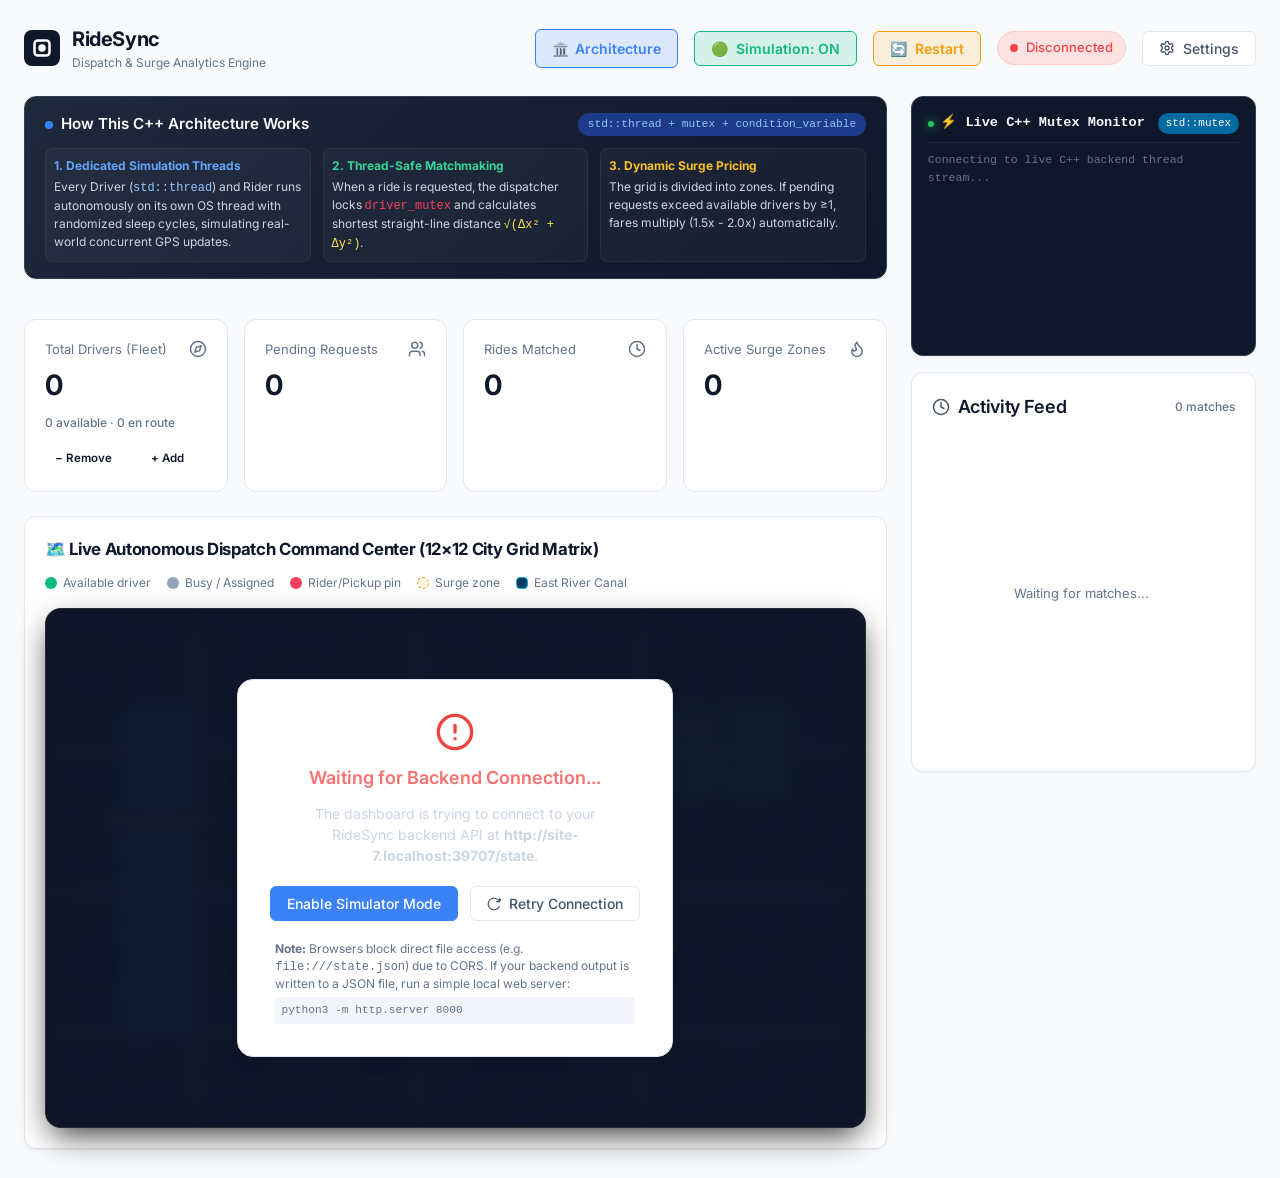
==== commit b6c16ac0: "feat(controls): fix fleet scaling reference error and implement simulation restart button with full " ====
--- a/frontend/index.html
+++ b/frontend/index.html
@@ -75,6 +75,9 @@
         </a>
         <button id="toggleSimulationBtn" class="btn" style="background: rgba(16, 185, 129, 0.15); color: #10b981; border: 1px solid #10b981; font-weight: 600;" aria-label="Toggle Simulation ON/OFF">
           <span id="simToggleIcon">🟢</span> <span id="simToggleText">Simulation: ON</span>
+        </button>
+        <button id="restartBtn" class="btn" style="background: rgba(245, 158, 11, 0.15); color: #f59e0b; border: 1px solid #f59e0b; font-weight: 600;" aria-label="Restart Simulation Fleet and Grid" onclick="restartEngine()">
+          <span>🔄</span> Restart
         </button>
         <div id="statusBadge" class="status-badge connected">
           <span class="status-dot"></span>
